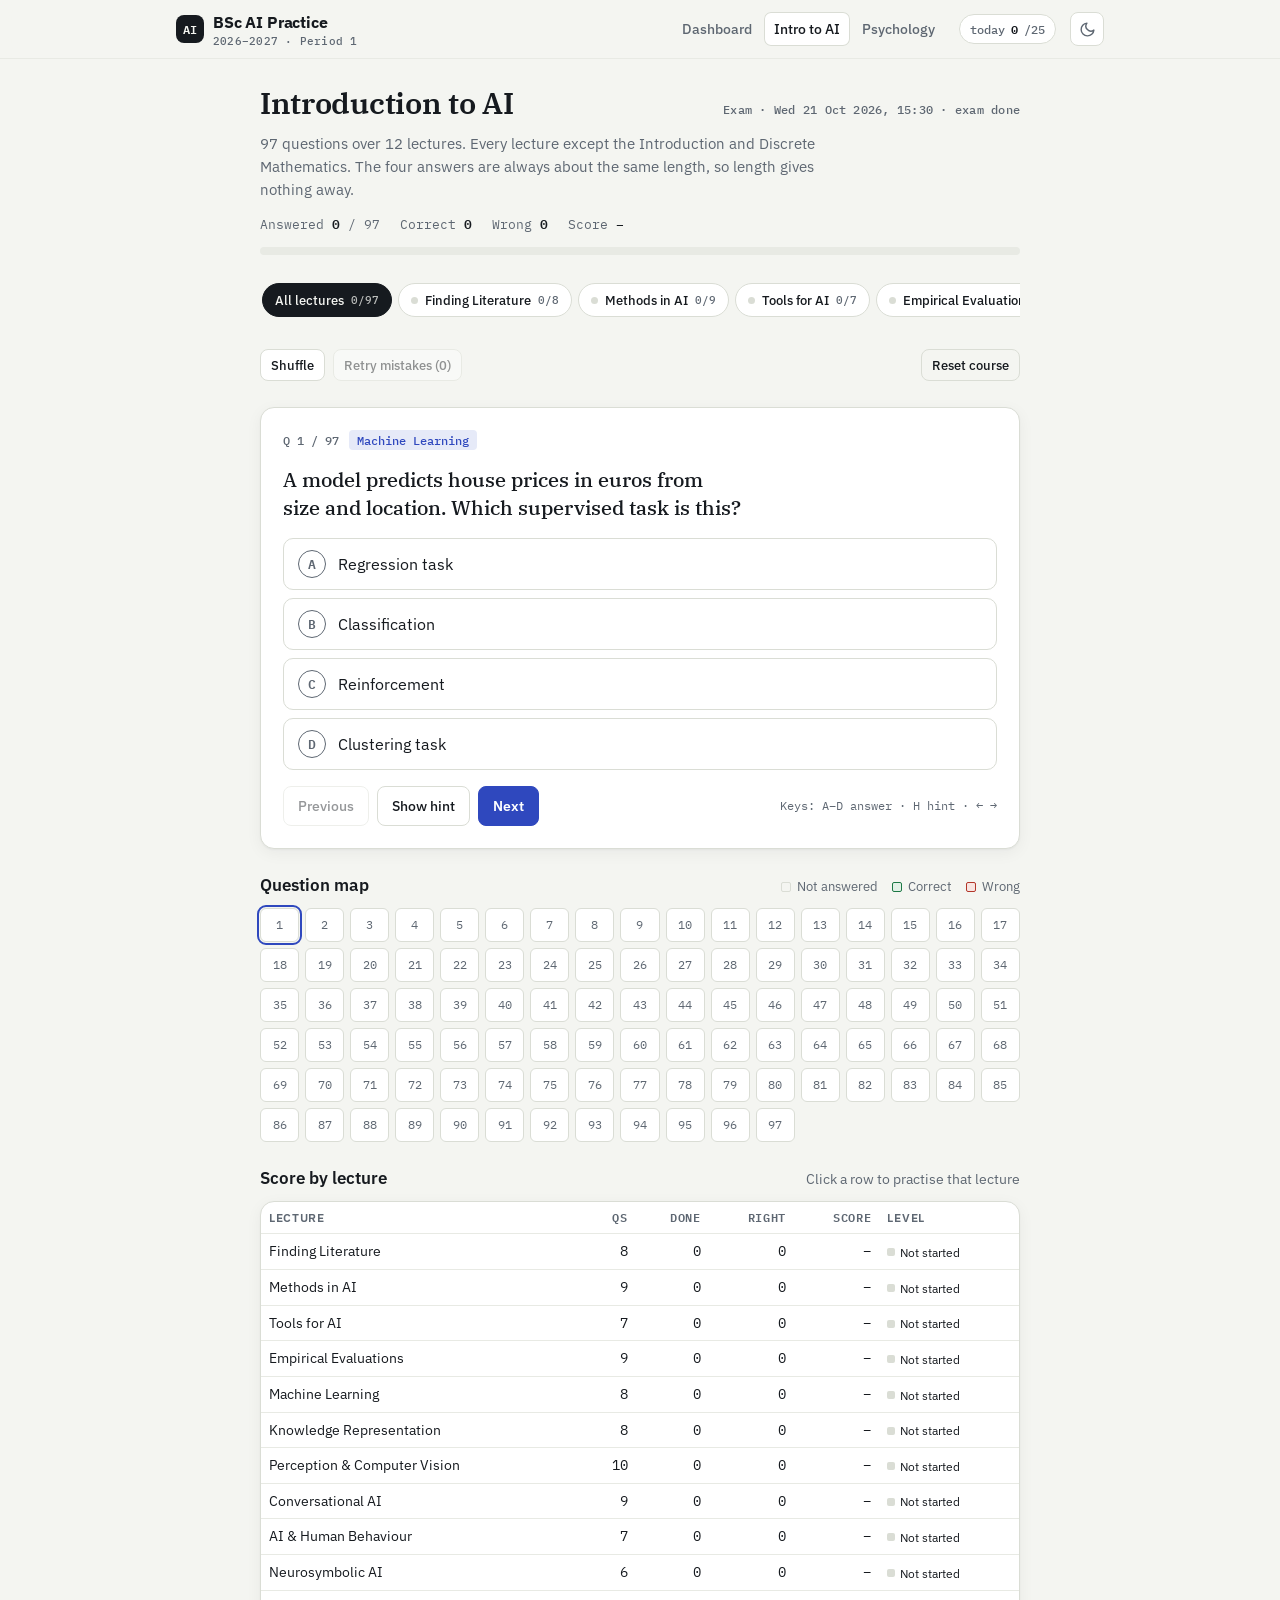
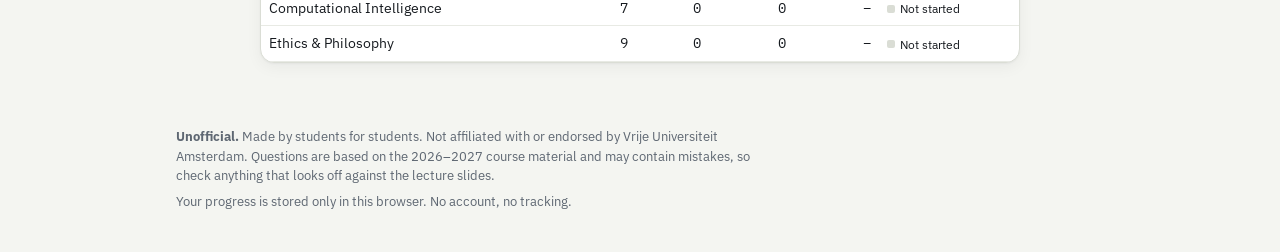
==== intro-ai.html @ 977fabdb "Practice quizzes for BSc AI 2026-2027 Period 1 Intro to AI (97 questions, Introduction and Discrete " ====
<!doctype html>
<html lang="en">
<head>
<meta charset="utf-8">
<meta name="viewport" content="width=device-width,initial-scale=1,viewport-fit=cover">
<title>Intro to AI practice · BSc AI Practice</title>
<meta name="description" content="97 practice questions for the Introduction to AI exam (BSc Artificial Intelligence, VU Amsterdam, 2026–2027 Period 1). Unofficial, made by students.">
<link rel="icon" href="assets/icon.svg" type="image/svg+xml">
<link rel="preconnect" href="https://fonts.googleapis.com">
<link rel="preconnect" href="https://fonts.gstatic.com" crossorigin>
<link rel="stylesheet" href="https://fonts.googleapis.com/css2?family=IBM+Plex+Mono:wght@400;500;600&family=IBM+Plex+Sans:wght@400;500;600;700&family=IBM+Plex+Serif:wght@500;600&display=swap">
<link rel="stylesheet" href="assets/style.css">
<script>try{var s=JSON.parse(localStorage.getItem("bscai-practice.v1")||"{}").settings;if(s&&(s.theme==="dark"||s.theme==="light"))document.documentElement.setAttribute("data-theme",s.theme)}catch(e){}</script>
</head>
<body data-page="ai" data-course="ai" class="c-ai">
<header class="topbar" id="topbar"></header>

<main class="page narrow">
  <header class="qhead">
    <div class="title-row">
      <h1 id="title">Introduction to AI</h1>
      <span class="exam" id="exam"></span>
    </div>
    <p class="sub" id="sub"></p>
    <div class="qstats" id="qstats"></div>
    <div class="pbar" id="bar" role="img"><i class="g"></i><i class="r"></i></div>
  </header>

  <nav class="rail" id="rail" aria-label="Lectures"></nav>

  <div class="controls">
    <button class="btn sm" id="shuffle" type="button">Shuffle</button>
    <button class="btn sm" id="missed" type="button">Retry mistakes</button>
    <span class="spacer"></span>
    <button class="btn sm ghost" id="reset" type="button">Reset course</button>
  </div>

  <div class="done-banner" id="done" hidden>
    <p id="doneText"></p>
    <button class="btn primary" id="doneMissed" type="button">Retry mistakes</button>
    <button class="btn primary" id="doneNext" type="button">Next lecture</button>
  </div>

  <article class="card qcard" id="card" aria-live="polite">
    <div class="qmeta" id="qmeta"></div>
    <h2 class="prompt" id="prompt"></h2>
    <div id="figure" hidden></div>
    <ol class="opts" id="opts"></ol>
    <p class="hintbox" id="hint" hidden></p>
    <div class="feedback" id="feedback" hidden>
      <span class="verdict" id="verdict"></span>
      <p id="explain"></p>
    </div>
    <div class="qnav">
      <button class="btn" id="prev" type="button">Previous</button>
      <button class="btn" id="hintBtn" type="button">Show hint</button>
      <button class="btn primary" id="next" type="button">Next</button>
      <span class="keys"></span>
    </div>
  </article>

  <section class="section">
    <div class="section-h">
      <h2>Question map</h2>
      <div class="legend"><span><i></i>Not answered</span><span><i class="lg"></i>Correct</span><span><i class="lr"></i>Wrong</span></div>
    </div>
    <details class="mapbox" id="mapbox" open><summary>Question map</summary><div class="map" id="map"></div></details>
  </section>

  <section class="section">
    <div class="section-h"><h2>Score by lecture</h2><span class="aside">Click a row to practise that lecture</span></div>
    <div class="card tablewrap"><table class="tbl" id="table"></table></div>
  </section>
</main>

<footer class="foot">
  <p><b>Unofficial.</b> Made by students for students. Not affiliated with or endorsed by Vrije Universiteit Amsterdam. Questions are based on the 2026–2027 course material and may contain mistakes, so check anything that looks off against the lecture slides.</p>
  <p>Your progress is stored only in this browser. No account, no tracking.</p>
</footer>

<script src="data/ai-data.js"></script>
<script src="data/psych-data.js"></script>
<script src="assets/core.js"></script>
<script src="assets/quiz.js"></script>
</body>
</html>
---- assets/style.css ----
/* Shared look for the dashboard and both quiz pages.
   Layout: sticky top bar, one centred column (960px dashboard, 760px quiz). */
:root {
  --bg: #F4F5F1;
  --surface: #FFFFFF;
  --surface-2: #F8F9F6;
  --fg: #161A1F;
  --muted: #5E6772;
  --line: #DADDD5;
  --line-soft: #E8EAE4;
  --accent: #2F48BE;
  --accent-soft: #E6EAF8;
  --on-accent: #FFFFFF;
  --ai: #3048C0;
  --ai-soft: #E6EAF8;
  --psy: #B4531C;
  --psy-soft: #F8E9DF;
  --s3: #2C8A6E;
  --good: #1C7845;
  --good-soft: #E2F1E7;
  --bad: #B3362A;
  --bad-soft: #F8E4E1;
  --hint: #845600;
  --hint-soft: #FAF0DA;
  --gold: #A87700;
  --gold-soft: #FBF1D6;
  --shadow: 0 1px 2px rgba(20, 24, 30, .04), 0 4px 16px rgba(20, 24, 30, .05);
  --f-ui: "IBM Plex Sans", system-ui, -apple-system, "Segoe UI", sans-serif;
  --f-serif: "IBM Plex Serif", Georgia, "Times New Roman", serif;
  --f-mono: "IBM Plex Mono", ui-monospace, "SFMono-Regular", Menlo, monospace;
  color-scheme: light;
}
@media (prefers-color-scheme: dark) {
  :root:not([data-theme="light"]) {
    --bg: #0F1215; --surface: #181C21; --surface-2: #1D2228; --fg: #E8EAED; --muted: #9AA3AD;
    --line: #2C333B; --line-soft: #242A31; --accent: #93A9FF; --accent-soft: #1F2849; --on-accent: #0F1215;
    --ai: #7088EE; --ai-soft: #1F2849; --psy: #D2712F; --psy-soft: #3A2417; --s3: #4FB893;
    --good: #5DC98B; --good-soft: #15301F; --bad: #F08B7F; --bad-soft: #3A1C19;
    --hint: #E7B65B; --hint-soft: #30260F; --gold: #E8B84A; --gold-soft: #33280D;
    --shadow: 0 1px 2px rgba(0, 0, 0, .3);
    color-scheme: dark;
  }
}
:root[data-theme="dark"] {
  --bg: #0F1215; --surface: #181C21; --surface-2: #1D2228; --fg: #E8EAED; --muted: #9AA3AD;
  --line: #2C333B; --line-soft: #242A31; --accent: #93A9FF; --accent-soft: #1F2849; --on-accent: #0F1215;
  --ai: #7088EE; --ai-soft: #1F2849; --psy: #D2712F; --psy-soft: #3A2417; --s3: #4FB893;
  --good: #5DC98B; --good-soft: #15301F; --bad: #F08B7F; --bad-soft: #3A1C19;
  --hint: #E7B65B; --hint-soft: #30260F; --gold: #E8B84A; --gold-soft: #33280D;
  --shadow: 0 1px 2px rgba(0, 0, 0, .3);
  color-scheme: dark;
}

* { box-sizing: border-box; }
[hidden] { display: none !important; }
html { -webkit-text-size-adjust: 100%; }
body {
  margin: 0; background: var(--bg); color: var(--fg);
  font-family: var(--f-ui); font-size: 16px; line-height: 1.5;
}
a { color: var(--accent); text-underline-offset: 2px; }
h1, h2, h3 { margin: 0; text-wrap: balance; line-height: 1.2; }
p { margin: 0; }
button, select, input { font: inherit; color: inherit; }
:focus-visible { outline: 2px solid var(--accent); outline-offset: 2px; }
.sr { position: absolute; width: 1px; height: 1px; overflow: hidden; clip: rect(0 0 0 0); white-space: nowrap; }

/* ---------- Top bar ---------- */
.topbar {
  position: sticky; top: 0; z-index: 20;
  background: color-mix(in srgb, var(--bg) 88%, transparent);
  backdrop-filter: saturate(1.4) blur(10px); -webkit-backdrop-filter: saturate(1.4) blur(10px);
  border-bottom: 1px solid var(--line-soft);
}
.topbar-in {
  max-width: 960px; margin: 0 auto; display: flex; align-items: center; gap: 6px 14px;
  padding: 10px max(16px, env(safe-area-inset-left, 0px)); flex-wrap: wrap;
}
.brand { display: flex; align-items: center; gap: 9px; text-decoration: none; color: var(--fg); font-weight: 700; letter-spacing: -.01em; margin-right: auto; }
.brand-mark {
  width: 28px; height: 28px; border-radius: 8px; display: grid; place-items: center;
  background: var(--fg); color: var(--bg); font: 600 12px var(--f-mono);
}
.brand small { display: block; font: 500 11px var(--f-mono); color: var(--muted); letter-spacing: .02em; }
.navlinks { display: flex; gap: 2px; overflow-x: auto; scrollbar-width: none; }
.navlinks a {
  text-decoration: none; color: var(--muted); font-size: .9rem; font-weight: 500;
  padding: 6px 10px; border-radius: 7px; white-space: nowrap;
}
.navlinks a:hover { color: var(--fg); background: var(--surface); }
.navlinks a[aria-current="page"] { color: var(--fg); background: var(--surface); box-shadow: inset 0 0 0 1px var(--line); }
.today-chip {
  display: flex; align-items: center; gap: 6px; font: 500 12px var(--f-mono); color: var(--muted);
  border: 1px solid var(--line); border-radius: 999px; padding: 4px 10px; background: var(--surface); white-space: nowrap;
  text-decoration: none;
}
.today-chip b { color: var(--fg); font-weight: 600; }
.icon-btn {
  width: 34px; height: 34px; border-radius: 8px; border: 1px solid var(--line); background: var(--surface);
  display: grid; place-items: center; cursor: pointer; padding: 0; color: var(--muted);
}
.icon-btn:hover { color: var(--fg); border-color: var(--muted); }
.icon-btn svg { width: 17px; height: 17px; }

/* ---------- Page ---------- */
.page {
  max-width: 960px; margin: 0 auto;
  padding: 26px max(16px, env(safe-area-inset-right, 0px)) 64px max(16px, env(safe-area-inset-left, 0px));
  display: flex; flex-direction: column; gap: 26px;
}
.page.narrow { max-width: 792px; }
.eyebrow { font: 500 12px var(--f-mono); color: var(--muted); letter-spacing: .04em; text-transform: uppercase; }
.section { display: flex; flex-direction: column; gap: 12px; }
.section-h { display: flex; align-items: baseline; justify-content: space-between; gap: 8px 16px; flex-wrap: wrap; }
.section-h h2 { font-size: 1.05rem; font-weight: 600; }
.section-h .aside { font-size: .85rem; color: var(--muted); }
.card {
  background: var(--surface); border: 1px solid var(--line); border-radius: 14px; box-shadow: var(--shadow);
}
.muted { color: var(--muted); }
.mono { font-family: var(--f-mono); }

/* Buttons */
.btn {
  display: inline-flex; align-items: center; justify-content: center; gap: 6px;
  border: 1px solid var(--line); background: var(--surface); border-radius: 8px;
  padding: 8px 14px; font-size: .9rem; font-weight: 500; cursor: pointer; text-decoration: none; color: var(--fg);
  min-height: 38px;
}
.btn:hover:not(:disabled) { border-color: var(--accent); }
.btn:disabled { opacity: .45; cursor: default; }
.btn.primary { background: var(--accent); border-color: var(--accent); color: var(--on-accent); font-weight: 600; }
.btn.primary:hover:not(:disabled) { filter: brightness(1.08); }
.btn.ghost { background: transparent; }
.btn.warn { border-color: var(--bad); color: var(--bad); }
.btn.sm { padding: 5px 10px; min-height: 32px; font-size: .84rem; }
input[type="text"], select {
  border: 1px solid var(--line); background: var(--surface); border-radius: 8px; padding: 8px 12px; min-height: 38px; font-size: .95rem;
}
input[type="text"]:focus, select:focus { border-color: var(--accent); outline: none; box-shadow: 0 0 0 3px var(--accent-soft); }

/* Progress bar: correct / wrong segments, 2px gap between fills */
.pbar { height: 8px; border-radius: 4px; background: var(--line-soft); display: flex; gap: 2px; overflow: hidden; }
.pbar i { display: block; height: 100%; border-radius: 4px; min-width: 0; }
.pbar i.g { background: var(--good); }
.pbar i.r { background: var(--bad); }
.pbar i.c-ai { background: var(--ai); }
.pbar i.c-psy { background: var(--psy); }

/* Toasts */
.toasts { position: fixed; z-index: 50; left: 50%; transform: translateX(-50%); bottom: max(16px, env(safe-area-inset-bottom, 0px)); display: flex; flex-direction: column; gap: 8px; width: min(420px, calc(100vw - 32px)); pointer-events: none; }
.toast {
  pointer-events: auto; display: flex; gap: 12px; align-items: center; padding: 12px 14px; border-radius: 12px;
  background: var(--fg); color: var(--bg); box-shadow: 0 8px 30px rgba(0, 0, 0, .25); font-size: .92rem;
}
.toast .medal { flex: none; }
.toast b { display: block; }
@media (prefers-reduced-motion: no-preference) {
  .toast { animation: toast-in .28s ease-out; }
  @keyframes toast-in { from { transform: translateY(12px); opacity: 0; } }
}

/* Medal (achievement badge) */
.medal {
  width: 44px; height: 44px; border-radius: 50%; display: grid; place-items: center;
  font: 600 13px var(--f-mono); letter-spacing: -.02em;
  background: var(--gold-soft); color: var(--gold); box-shadow: inset 0 0 0 2px var(--gold);
}
.medal.locked { background: var(--surface-2); color: var(--muted); box-shadow: inset 0 0 0 1.5px var(--line); opacity: .8; }
.toast .medal { background: var(--gold); color: #1A1300; box-shadow: none; }

/* Footer */
.foot {
  max-width: 960px; margin: 0 auto; padding: 0 max(16px, env(safe-area-inset-left, 0px)) 40px;
  font-size: .82rem; color: var(--muted); display: flex; flex-direction: column; gap: 6px;
}
.foot p { max-width: 75ch; }

/* ---------- Dashboard ---------- */
.hero { padding: 22px; display: grid; grid-template-columns: 1fr auto; gap: 18px 24px; align-items: center; }
.hero h1 { font-family: var(--f-serif); font-weight: 600; font-size: clamp(1.6rem, 4.2vw, 2.2rem); letter-spacing: -.01em; }
.hero .lead { color: var(--muted); margin-top: 6px; max-width: 56ch; }
.namebox { display: flex; gap: 8px; flex-wrap: wrap; margin-top: 14px; }
.namebox input { flex: 1 1 200px; max-width: 280px; }
.ring-wrap { display: flex; flex-direction: column; align-items: center; gap: 6px; }
.ring { width: 112px; height: 112px; position: relative; }
.ring svg { width: 100%; height: 100%; transform: rotate(-90deg); }
.ring .track { stroke: var(--line-soft); }
.ring .val { stroke: var(--good); stroke-linecap: round; }
.ring-label { position: absolute; inset: 0; display: grid; place-content: center; text-align: center; }
.ring-label b { font-size: 1.6rem; font-weight: 600; line-height: 1; }
.ring-label span { font-size: .75rem; color: var(--muted); }
.goal-row { display: flex; align-items: center; gap: 6px; font-size: .8rem; color: var(--muted); }
.goal-row select { min-height: 30px; padding: 3px 8px; font-size: .8rem; }
.exam-row { display: flex; flex-wrap: wrap; gap: 8px; margin-top: 14px; }
.exam-pill { display: inline-flex; align-items: baseline; gap: 8px; font-size: .84rem; padding: 5px 12px; border-radius: 14px; background: var(--surface-2); border: 1px solid var(--line); }
.exam-pill .cdot { transform: translateY(-1px); }
.exam-pill .dot { width: 8px; height: 8px; border-radius: 50%; }
.exam-pill.soon { border-color: var(--bad); background: var(--bad-soft); }
.exam-pill b { font-weight: 600; }

.sugs { display: flex; flex-direction: column; }
.sug { display: grid; grid-template-columns: 128px 1fr auto; gap: 4px 14px; align-items: center; padding: 14px 16px; border-top: 1px solid var(--line-soft); }
.sug .tag { justify-self: start; }
.sug:first-child { border-top: 0; }
.sug .tag { font: 600 11px var(--f-mono); text-transform: uppercase; letter-spacing: .05em; padding: 3px 7px; border-radius: 5px; white-space: nowrap; }
.tag.t-urgent { background: var(--bad-soft); color: var(--bad); }
.tag.t-weak { background: var(--hint-soft); color: var(--hint); }
.tag.t-retry { background: var(--bad-soft); color: var(--bad); }
.tag.t-continue { background: var(--accent-soft); color: var(--accent); }
.tag.t-new { background: var(--surface-2); color: var(--muted); box-shadow: inset 0 0 0 1px var(--line); }
.tag.t-done { background: var(--good-soft); color: var(--good); }
.sug-title { font-weight: 600; }
.sug-detail { color: var(--muted); font-size: .88rem; }
.sug-course { display: inline-flex; align-items: center; gap: 6px; font-size: .78rem; color: var(--muted); }
.cdot { width: 8px; height: 8px; border-radius: 2px; display: inline-block; flex: none; }
.cdot.ai { background: var(--ai); } .cdot.psy { background: var(--psy); }

.courses { display: grid; grid-template-columns: repeat(auto-fit, minmax(300px, 1fr)); gap: 16px; }
.course { padding: 20px; display: flex; flex-direction: column; gap: 14px; position: relative; overflow: hidden; }
.course::before { content: ""; position: absolute; inset: 0 auto 0 0; width: 4px; }
.course.ai::before { background: var(--ai); } .course.psy::before { background: var(--psy); }
.course h3 { font-family: var(--f-serif); font-size: 1.25rem; font-weight: 600; }
.course .meta { display: flex; flex-wrap: wrap; gap: 4px 14px; font-size: .84rem; color: var(--muted); }
.course .nums { display: flex; gap: 22px; flex-wrap: wrap; }
.course .nums div { display: flex; flex-direction: column; }
.course .nums b { font-size: 1.35rem; font-weight: 600; line-height: 1.2; }
.course .nums span { font-size: .78rem; color: var(--muted); }
.course .actions { display: flex; gap: 8px; flex-wrap: wrap; }
.strip { display: grid; gap: 3px; }
.strip button {
  height: 22px; border: 0; border-radius: 4px; padding: 0; cursor: pointer; position: relative;
  background: var(--line-soft);
}
.strip button.l-weak { background: var(--bad); }
.strip button.l-progress { background: var(--hint); }
.strip button.l-strong { background: var(--good); opacity: .7; }
.strip button.l-mastered { background: var(--good); }
.strip-legend { display: flex; flex-wrap: wrap; gap: 4px 12px; font-size: .75rem; color: var(--muted); }
.strip-legend i { display: inline-block; width: 9px; height: 9px; border-radius: 2px; margin-right: 5px; vertical-align: -1px; }
.tip {
  position: fixed; z-index: 60; pointer-events: none; background: var(--fg); color: var(--bg);
  font-size: .8rem; padding: 6px 9px; border-radius: 6px; max-width: 260px; box-shadow: 0 6px 20px rgba(0, 0, 0, .2);
}
.tip b { display: block; }
details.topics > summary { cursor: pointer; font-size: .86rem; color: var(--accent); font-weight: 500; list-style: none; }
details.topics > summary::-webkit-details-marker { display: none; }
details.topics > summary::before { content: "▸ "; }
details.topics[open] > summary::before { content: "▾ "; }

.tbl { width: 100%; border-collapse: collapse; font-size: .86rem; }
.tbl th, .tbl td { text-align: left; padding: 7px 8px; border-bottom: 1px solid var(--line-soft); vertical-align: middle; }
.tbl th { font-size: .72rem; text-transform: uppercase; letter-spacing: .06em; color: var(--muted); font-weight: 600; }
.tbl td.n, .tbl th.n { text-align: right; font-family: var(--f-mono); font-variant-numeric: tabular-nums; white-space: nowrap; }
.tbl tr.click { cursor: pointer; }
.tbl tr.click:hover td { background: var(--surface-2); }
.lvl { display: inline-flex; align-items: center; gap: 5px; font-size: .78rem; white-space: nowrap; }
.lvl i { width: 8px; height: 8px; border-radius: 2px; display: inline-block; background: var(--line); }
.lvl.l-weak i { background: var(--bad); } .lvl.l-progress i { background: var(--hint); }
.lvl.l-strong i { background: var(--good); opacity: .7; } .lvl.l-mastered i { background: var(--good); }
.lvl.l-weak { color: var(--bad); }
.tablewrap { overflow-x: auto; }

.stats { display: grid; grid-template-columns: repeat(auto-fit, minmax(150px, 1fr)); gap: 12px; }
.stat { padding: 16px; display: flex; flex-direction: column; gap: 2px; }
.stat span { font-size: .8rem; color: var(--muted); }
.stat b { font-size: 1.7rem; font-weight: 600; line-height: 1.15; letter-spacing: -.01em; }
.stat small { font-size: .78rem; color: var(--muted); }

.activity { padding: 16px 16px 10px; }
.act-bars { display: grid; grid-template-columns: repeat(14, 1fr); gap: 4px; align-items: end; height: 96px; }
.act-bars button { all: unset; height: 100%; display: flex; align-items: flex-end; cursor: default; }
.act-bars button span { display: block; width: 100%; background: var(--accent); border-radius: 4px 4px 0 0; min-height: 0; }
.act-bars button.zero span { background: var(--line-soft); height: 3px !important; border-radius: 2px; }
.act-bars button:focus-visible { outline: 2px solid var(--accent); outline-offset: 2px; border-radius: 4px; }
.act-axis { display: grid; grid-template-columns: repeat(14, 1fr); gap: 4px; margin-top: 6px; font: 500 10px var(--f-mono); color: var(--muted); text-align: center; }
.act-base { height: 1px; background: var(--line); }

.badges { display: grid; grid-template-columns: repeat(auto-fill, minmax(200px, 1fr)); gap: 10px; }
.badge { display: flex; gap: 12px; align-items: center; padding: 12px; }
.badge .medal { flex: none; }
.badge b { display: block; font-size: .92rem; }
.badge div > span { font-size: .8rem; color: var(--muted); display: block; line-height: 1.35; }
.badge.locked b { color: var(--muted); }

.datarow { padding: 16px; display: flex; flex-wrap: wrap; gap: 10px 16px; align-items: center; }
.datarow p { flex: 1 1 280px; font-size: .88rem; color: var(--muted); }
.datarow .btns { display: flex; gap: 8px; flex-wrap: wrap; }

@media (max-width: 600px) {
  .navlinks { order: 3; width: 100%; }
  .hero { grid-template-columns: 1fr; padding: 18px; }
  .ring-wrap { flex-direction: row; justify-content: flex-start; gap: 14px; }
  .ring { width: 96px; height: 96px; }
  .ring-label b { font-size: 1.3rem; }
  .ring-label span { font-size: .68rem; }
  .sug { grid-template-columns: 1fr auto; }
  .sug .tag { grid-column: 1 / -1; justify-self: start; }
  .brand small { display: none; }
}

/* ---------- Quiz ---------- */
.qhead { display: flex; flex-direction: column; gap: 12px; }
.qhead .title-row { display: flex; flex-wrap: wrap; align-items: baseline; justify-content: space-between; gap: 6px 16px; }
.qhead h1 { font-family: var(--f-serif); font-size: clamp(1.45rem, 4vw, 1.9rem); font-weight: 600; letter-spacing: -.01em; }
.qhead .exam { font: 500 12px var(--f-mono); color: var(--muted); letter-spacing: .02em; }
.qhead .sub { color: var(--muted); font-size: .94rem; max-width: 64ch; }
.qstats { display: flex; flex-wrap: wrap; gap: 6px 20px; font: 400 .84rem var(--f-mono); font-variant-numeric: tabular-nums; color: var(--muted); }
.qstats b { color: var(--fg); font-weight: 600; }
.rail { display: flex; gap: 6px; overflow-x: auto; padding: 2px 2px 6px; scrollbar-width: thin; }
.chip {
  flex: 0 0 auto; border: 1px solid var(--line); background: var(--surface); border-radius: 999px;
  padding: 6px 12px; font-size: .84rem; font-weight: 500; cursor: pointer; display: flex; gap: 7px; align-items: center; white-space: nowrap;
}
.chip small { font: 500 11px var(--f-mono); color: var(--muted); }
.chip .lv { width: 7px; height: 7px; border-radius: 50%; background: var(--line); }
.chip .lv.l-weak { background: var(--bad); } .chip .lv.l-progress { background: var(--hint); }
.chip .lv.l-strong, .chip .lv.l-mastered { background: var(--good); }
.chip[aria-pressed="true"] { background: var(--fg); border-color: var(--fg); color: var(--bg); }
.chip[aria-pressed="true"] small { color: var(--bg); opacity: .75; }
.controls { display: flex; flex-wrap: wrap; gap: 8px; align-items: center; }
.controls .spacer { flex: 1; }
.done-banner { background: var(--accent-soft); border-radius: 12px; padding: 14px 16px; display: flex; flex-wrap: wrap; gap: 10px 16px; align-items: center; }
.done-banner p { flex: 1 1 260px; }
.qcard { padding: 22px; display: flex; flex-direction: column; gap: 16px; }
.qmeta { display: flex; flex-wrap: wrap; gap: 6px 10px; align-items: center; font: 500 .78rem var(--f-mono); color: var(--muted); }
.qmeta .topic { padding: 2px 8px; border-radius: 4px; }
.c-ai .qmeta .topic { background: var(--ai-soft); color: var(--accent); }
.c-psy .qmeta .topic { background: var(--psy-soft); color: var(--psy); }
.qmeta .flag { color: var(--bad); }
.prompt { font-family: var(--f-serif); font-size: 1.22rem; font-weight: 500; line-height: 1.42; }
.opts { list-style: none; margin: 0; padding: 0; display: flex; flex-direction: column; gap: 8px; }
.opt {
  width: 100%; display: flex; align-items: center; gap: 12px; text-align: left;
  border: 1px solid var(--line); background: var(--surface); border-radius: 10px;
  padding: 11px 14px; cursor: pointer; min-width: 0; font-size: .98rem; line-height: 1.45;
}
.opt:hover:not(:disabled) { border-color: var(--accent); background: var(--accent-soft); }
.opt:disabled { cursor: default; }
.bubble {
  flex: none; width: 28px; height: 28px; border-radius: 50%; border: 1.5px solid var(--muted);
  display: grid; place-items: center; font: 600 .8rem var(--f-mono); color: var(--muted);
}
.opt .txt { min-width: 0; }
.opt.correct { border-color: var(--good); background: var(--good-soft); }
.opt.correct .bubble { background: var(--good); border-color: var(--good); color: var(--surface); }
.opt.wrong { border-color: var(--bad); background: var(--bad-soft); }
.opt.wrong .bubble { background: var(--bad); border-color: var(--bad); color: var(--surface); }
.opt.dim { opacity: .6; }
.hintbox { background: var(--hint-soft); color: var(--hint); border-radius: 8px; padding: 9px 12px; font-size: .92rem; }
.feedback { border-left: 3px solid var(--line); padding: 4px 0 4px 14px; display: flex; flex-direction: column; gap: 4px; }
.feedback.ok { border-color: var(--good); }
.feedback.no { border-color: var(--bad); }
.verdict { font-weight: 700; }
.feedback.ok .verdict { color: var(--good); }
.feedback.no .verdict { color: var(--bad); }
.qnav { display: flex; flex-wrap: wrap; gap: 8px; align-items: center; }
.keys { font: 400 .74rem var(--f-mono); color: var(--muted); margin-left: auto; }
.map { display: grid; grid-template-columns: repeat(auto-fill, minmax(38px, 1fr)); gap: 6px; }
.cell {
  height: 34px; border: 1px solid var(--line); background: var(--surface); border-radius: 6px;
  font: 400 .76rem var(--f-mono); font-variant-numeric: tabular-nums; cursor: pointer; padding: 0; color: var(--muted);
}
.cell.ok { background: var(--good-soft); border-color: var(--good); color: var(--good); }
.cell.no { background: var(--bad-soft); border-color: var(--bad); color: var(--bad); }
.cell.cur { outline: 2px solid var(--accent); outline-offset: 1px; }
.legend { display: flex; flex-wrap: wrap; gap: 14px; font-size: .8rem; color: var(--muted); }
.legend i { display: inline-block; width: 10px; height: 10px; border-radius: 2px; margin-right: 6px; vertical-align: -1px; border: 1px solid var(--line); }
.legend .lg { background: var(--good-soft); border-color: var(--good); }
.legend .lr { background: var(--bad-soft); border-color: var(--bad); }
details.mapbox > summary { cursor: pointer; font-size: .88rem; color: var(--accent); font-weight: 500; }

/* Psychology figures (SVG charts and tables) */
.fig { border: 1px solid var(--line); border-radius: 10px; padding: 10px; overflow-x: auto; background: var(--surface-2); }
.fig svg { display: block; width: 100%; max-width: 560px; height: auto; margin: 0 auto; }
.fig table { border-collapse: collapse; margin: 0 auto; font-variant-numeric: tabular-nums; font-size: 14px; }
.fig th, .fig td { border: 1px solid var(--line); padding: 6px 12px; text-align: center; }
.fig th { background: var(--accent-soft); font-weight: 600; }
.fig .cap { font-size: 12px; color: var(--muted); text-align: center; margin-top: 6px; }
.ax { stroke: var(--muted); stroke-width: 1.2; fill: none; }
.gridl { stroke: var(--line); stroke-width: 1; fill: none; }
.lbl { fill: var(--muted); font: 12px var(--f-ui); }
.lbl-s { fill: var(--muted); font: 11px var(--f-mono); }
.ink { fill: var(--fg); font: 12px var(--f-ui); }
.pt { fill: var(--accent); fill-opacity: .8; stroke: none; }
.pt-faint { fill: var(--muted); fill-opacity: .25; stroke: none; }
.pt-out { fill: var(--psy); stroke: none; }
.sA { stroke: var(--accent); fill: none; stroke-width: 2.4; }
.sB { stroke: var(--psy); fill: none; stroke-width: 2.4; stroke-dasharray: 7 5; }
.sC { stroke: var(--s3); fill: none; stroke-width: 2.4; stroke-dasharray: 2 4; }
.fA { fill: var(--accent); } .fB { fill: var(--psy); } .fC { fill: var(--s3); }
.phase { stroke: var(--muted); stroke-width: 1.2; stroke-dasharray: 4 4; fill: none; }
.shade { fill: var(--accent); fill-opacity: .15; stroke: none; }
.barA { fill: var(--accent); } .barB { fill: var(--psy); } .barC { fill: var(--s3); }

@media (max-width: 520px) {
  .qcard { padding: 16px; }
  .prompt { font-size: 1.08rem; }
  .keys { display: none; }
}
@media (prefers-reduced-motion: no-preference) {
  .opt, .cell, .btn, .chip, .navlinks a { transition: border-color .12s, background-color .12s, color .12s; }
  .pbar i, .act-bars span { transition: width .3s ease, height .3s ease; }
}
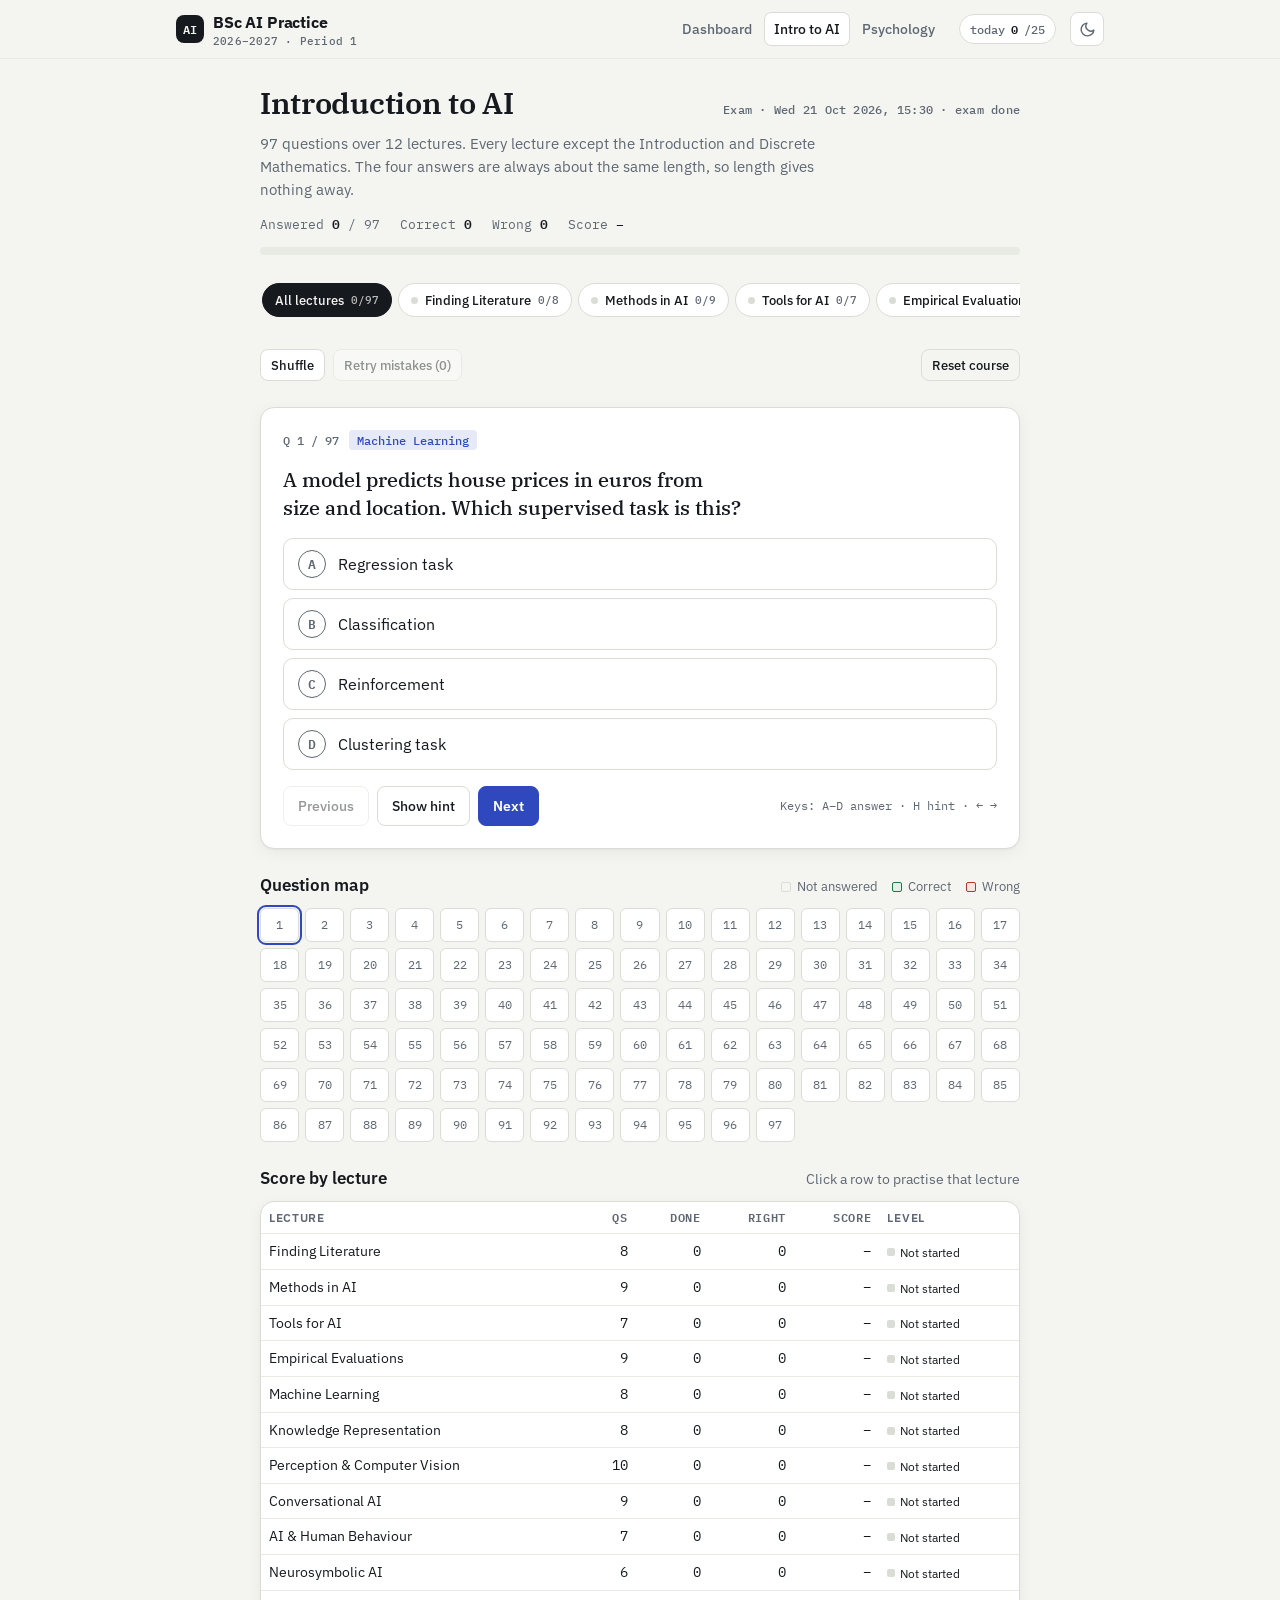
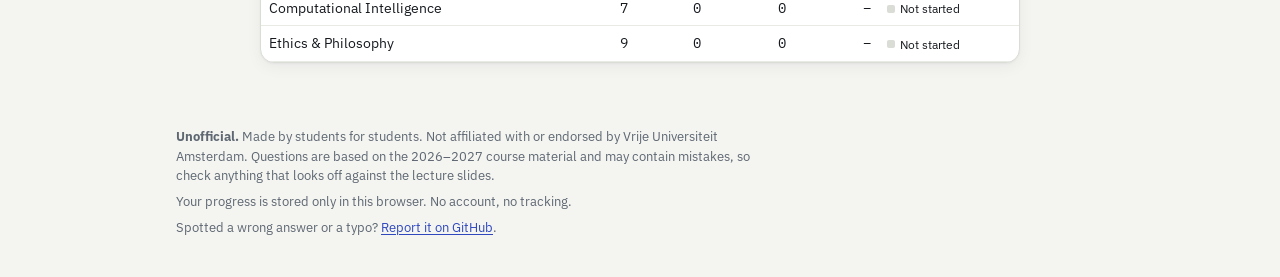
==== commit 62912319: "Add link for reporting mistakes Co-Authored-By: Claude Opus 5.5 <noreply@anthropic.com>" ====
--- a/intro-ai.html
+++ b/intro-ai.html
@@ -76,6 +76,7 @@
 <footer class="foot">
   <p><b>Unofficial.</b> Made by students for students. Not affiliated with or endorsed by Vrije Universiteit Amsterdam. Questions are based on the 2026–2027 course material and may contain mistakes, so check anything that looks off against the lecture slides.</p>
   <p>Your progress is stored only in this browser. No account, no tracking.</p>
+  <p>Spotted a wrong answer or a typo? <a href="https://github.com/youngpietro/bsc-ai-practice/issues/new" target="_blank" rel="noopener">Report it on GitHub</a>.</p>
 </footer>
 
 <script src="data/ai-data.js"></script>
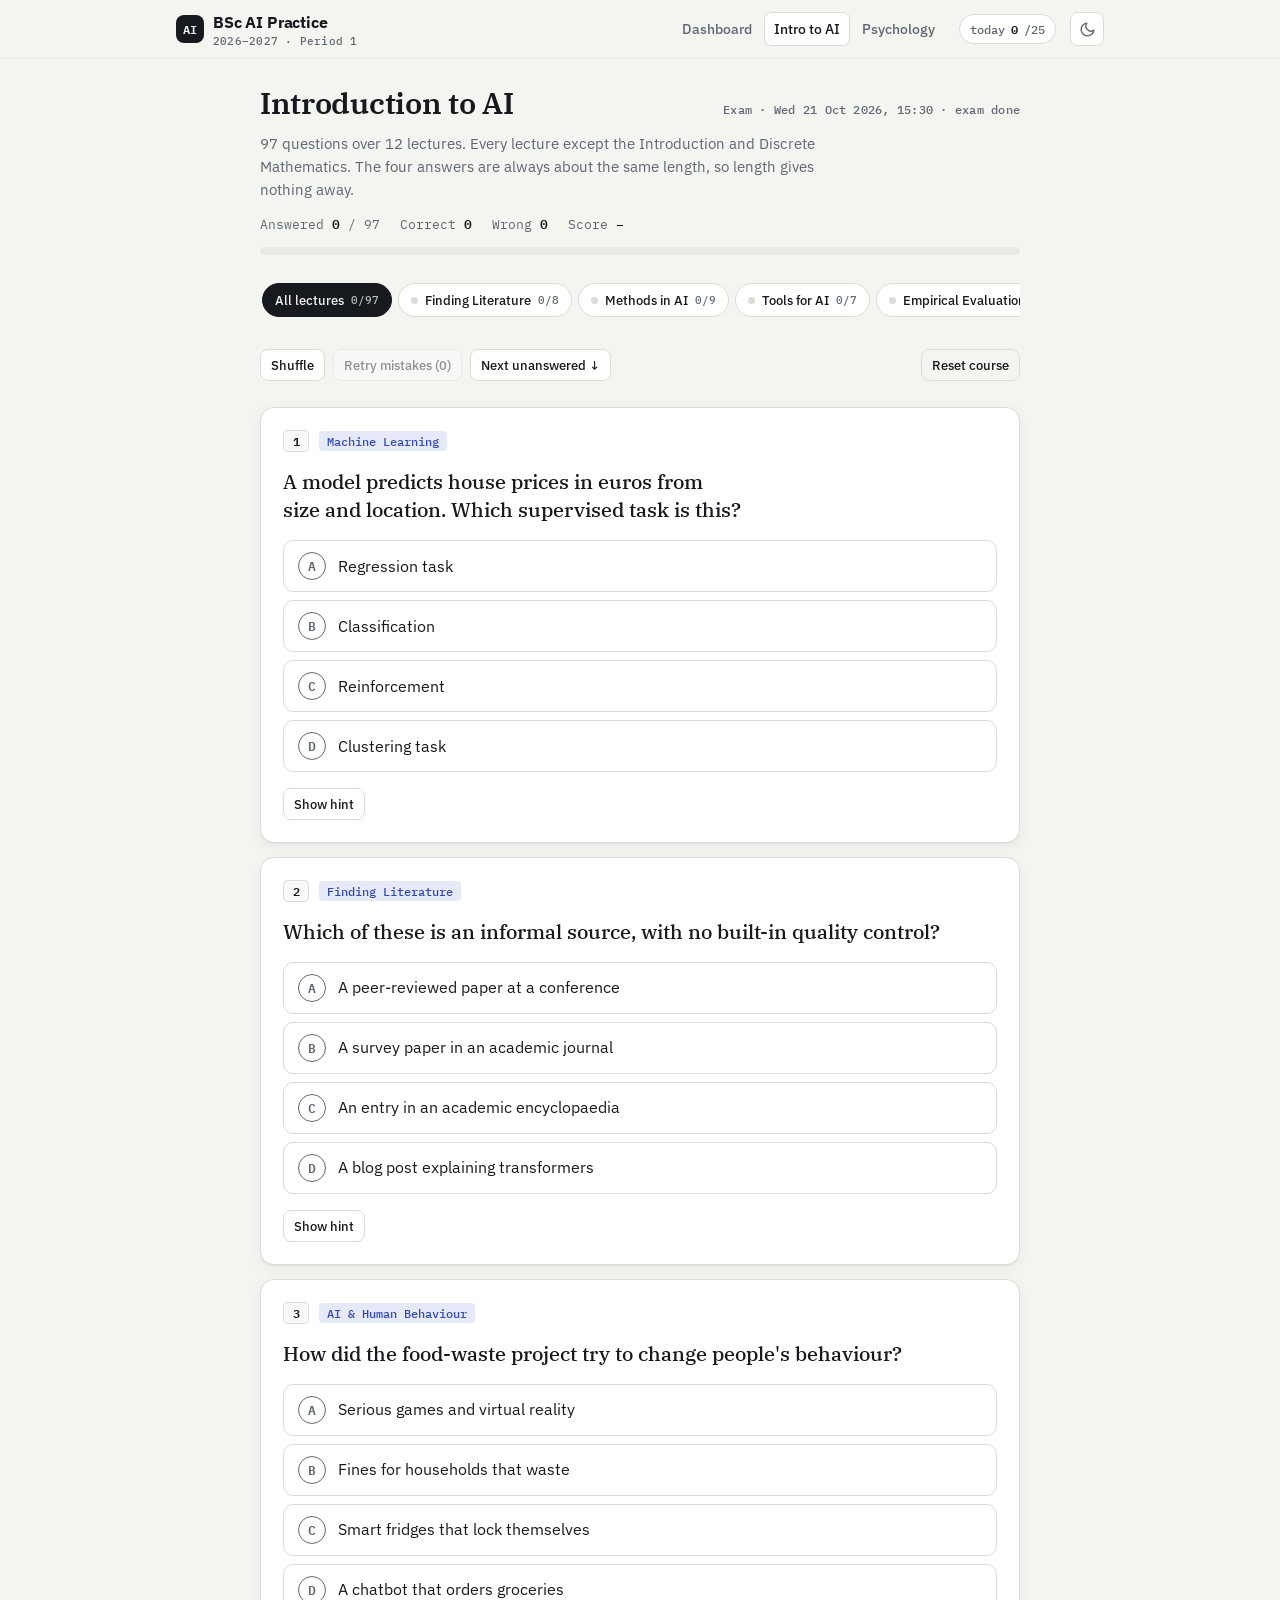
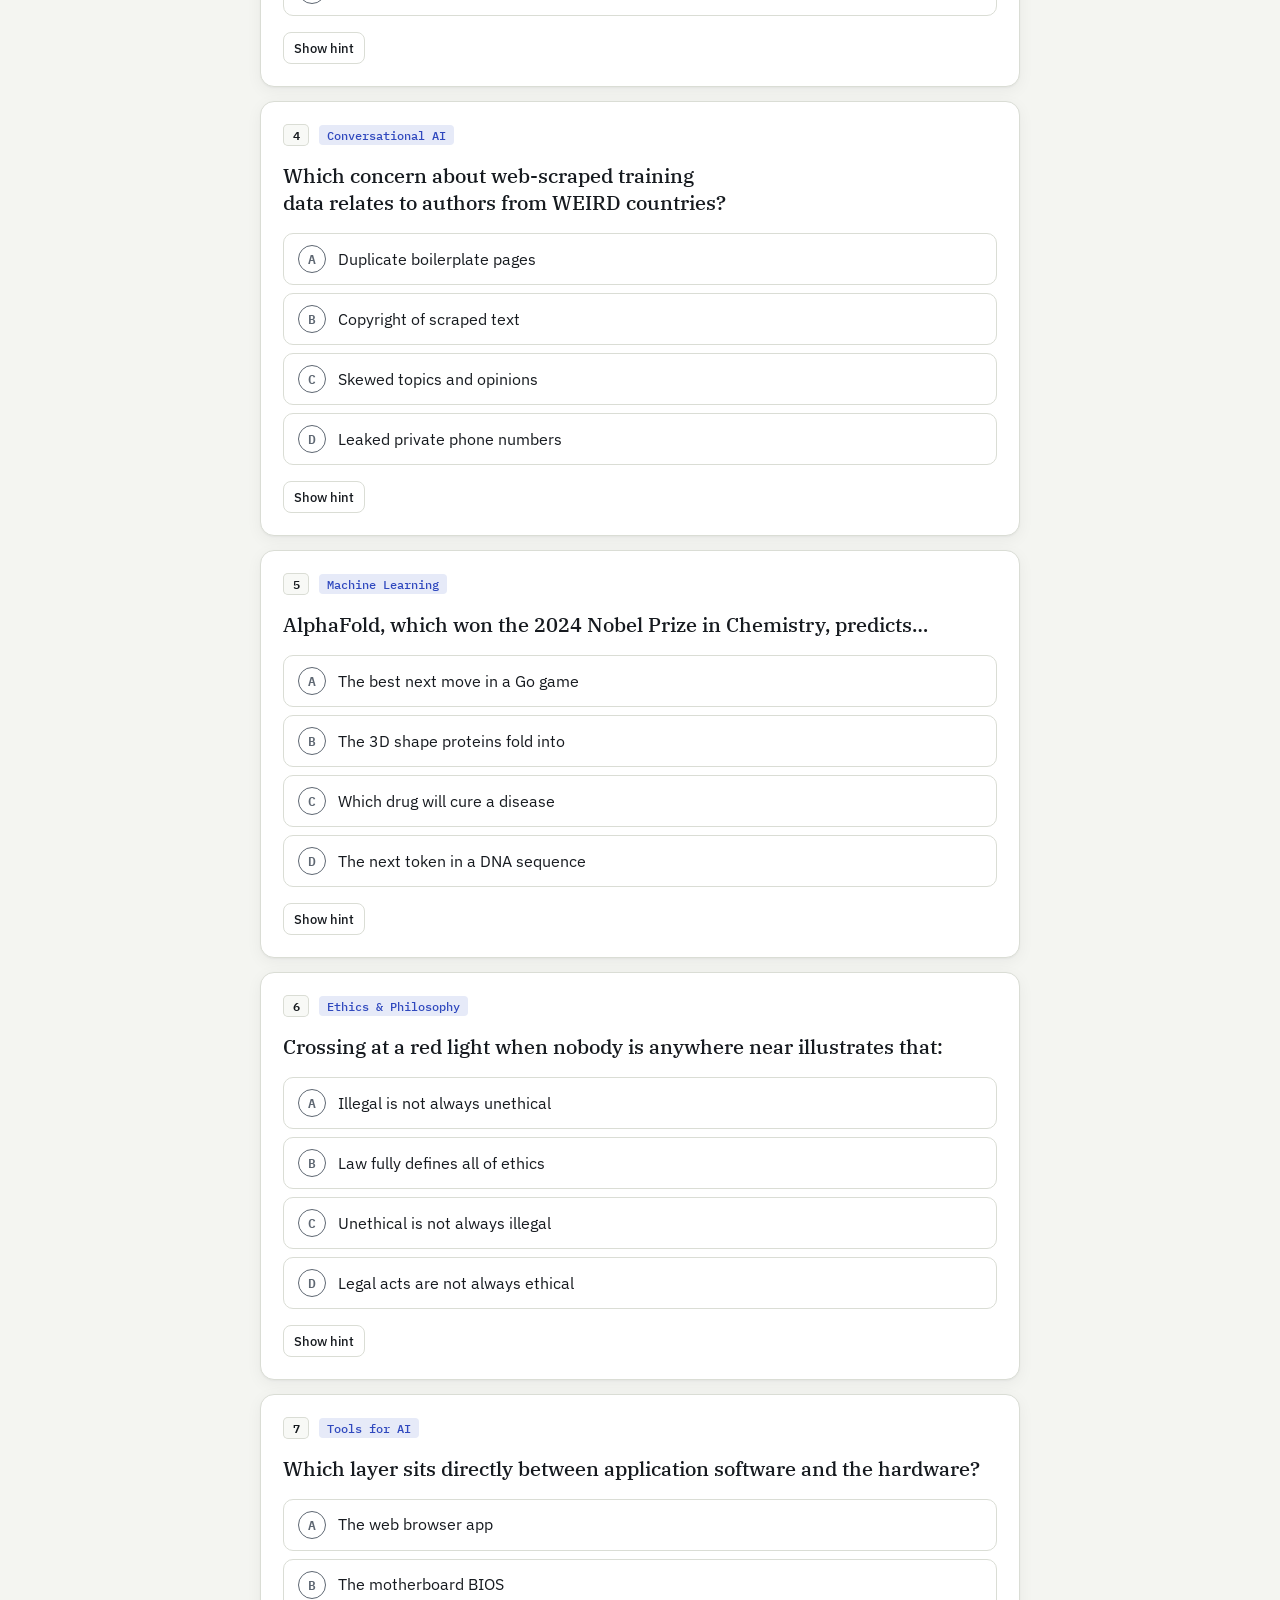
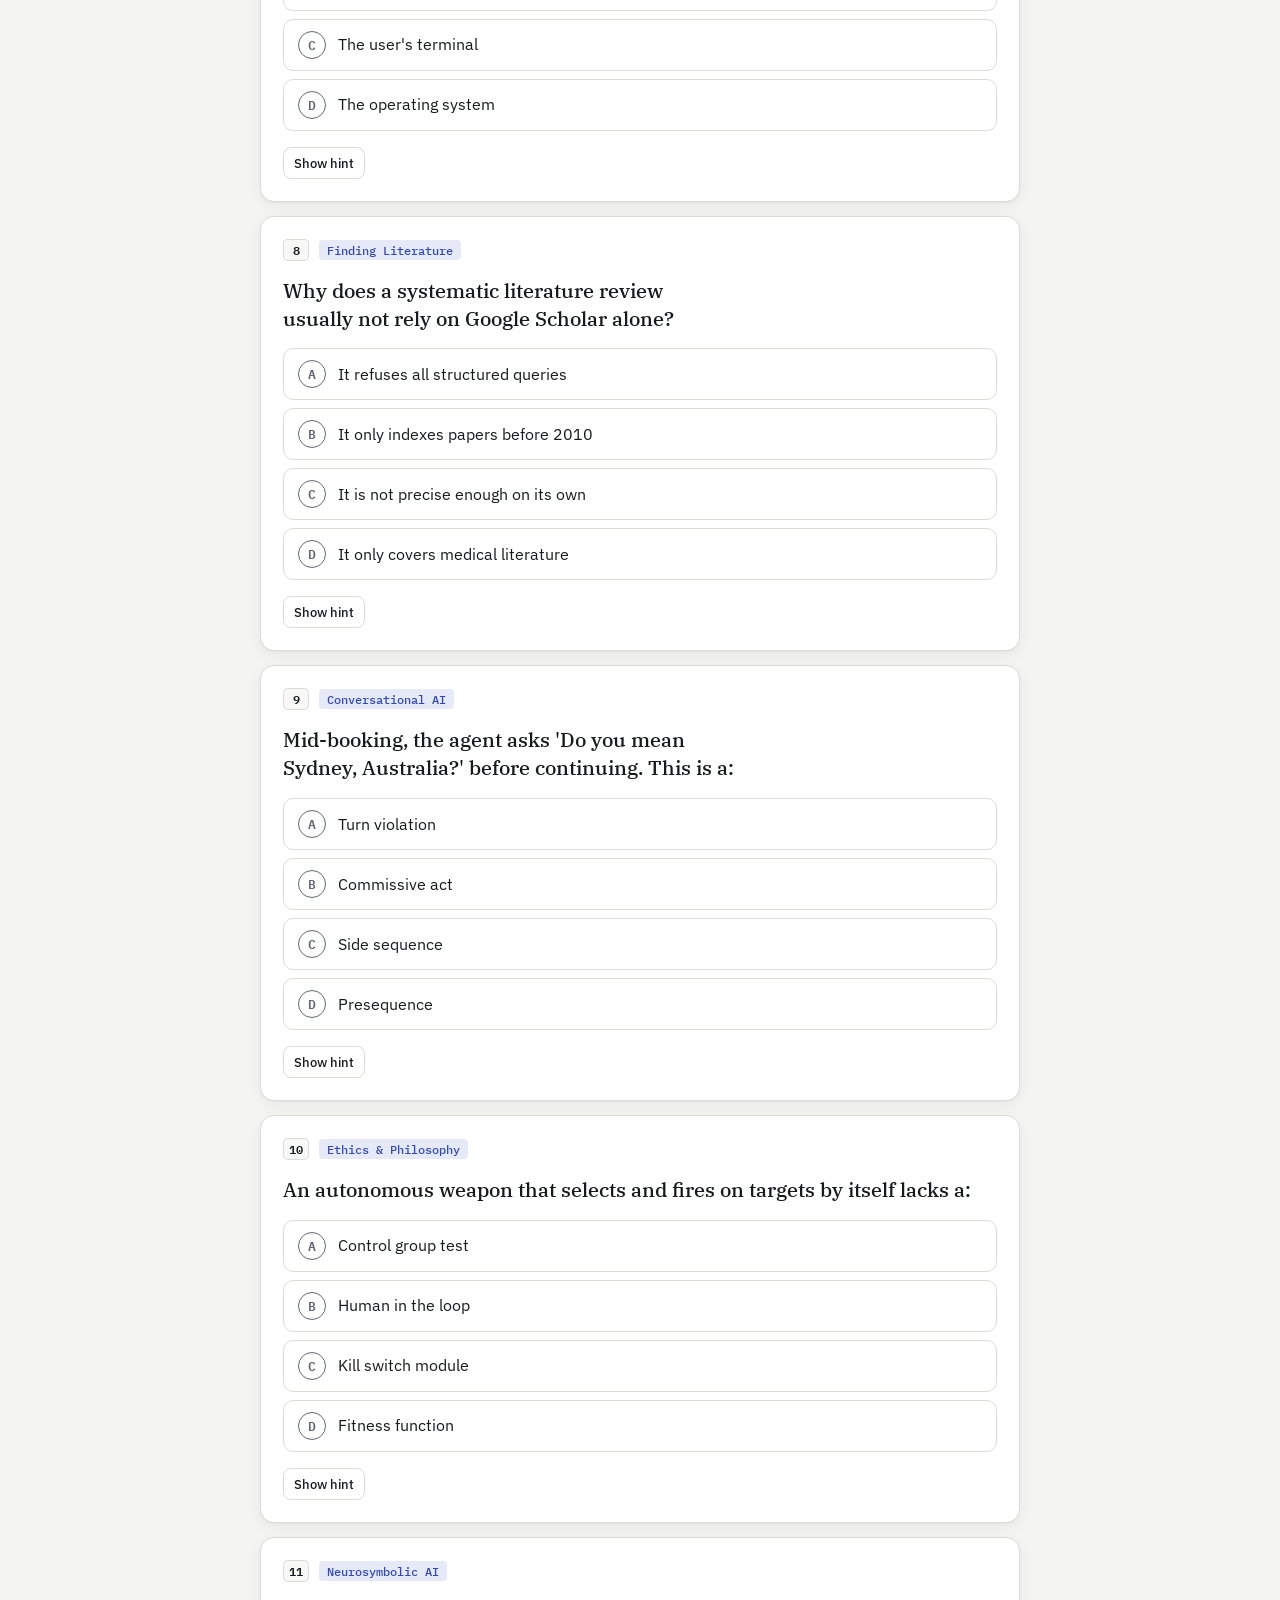
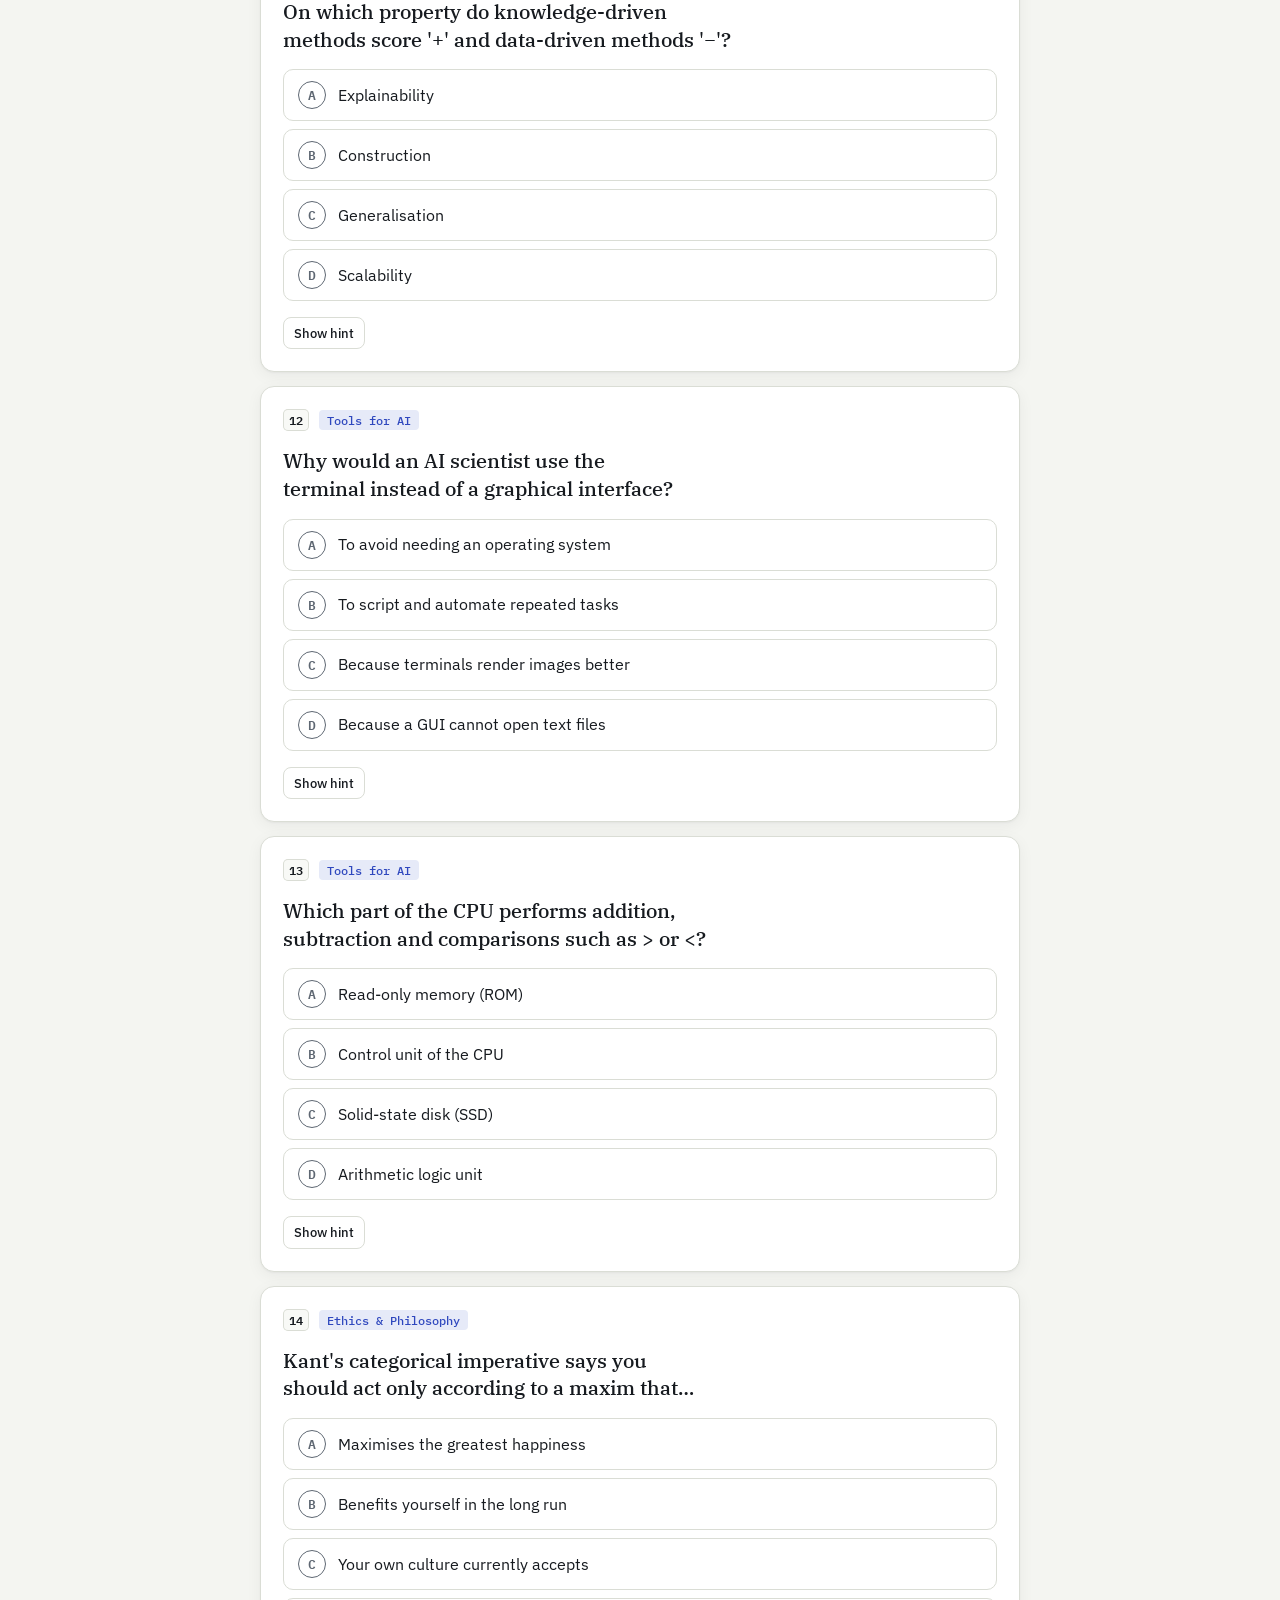
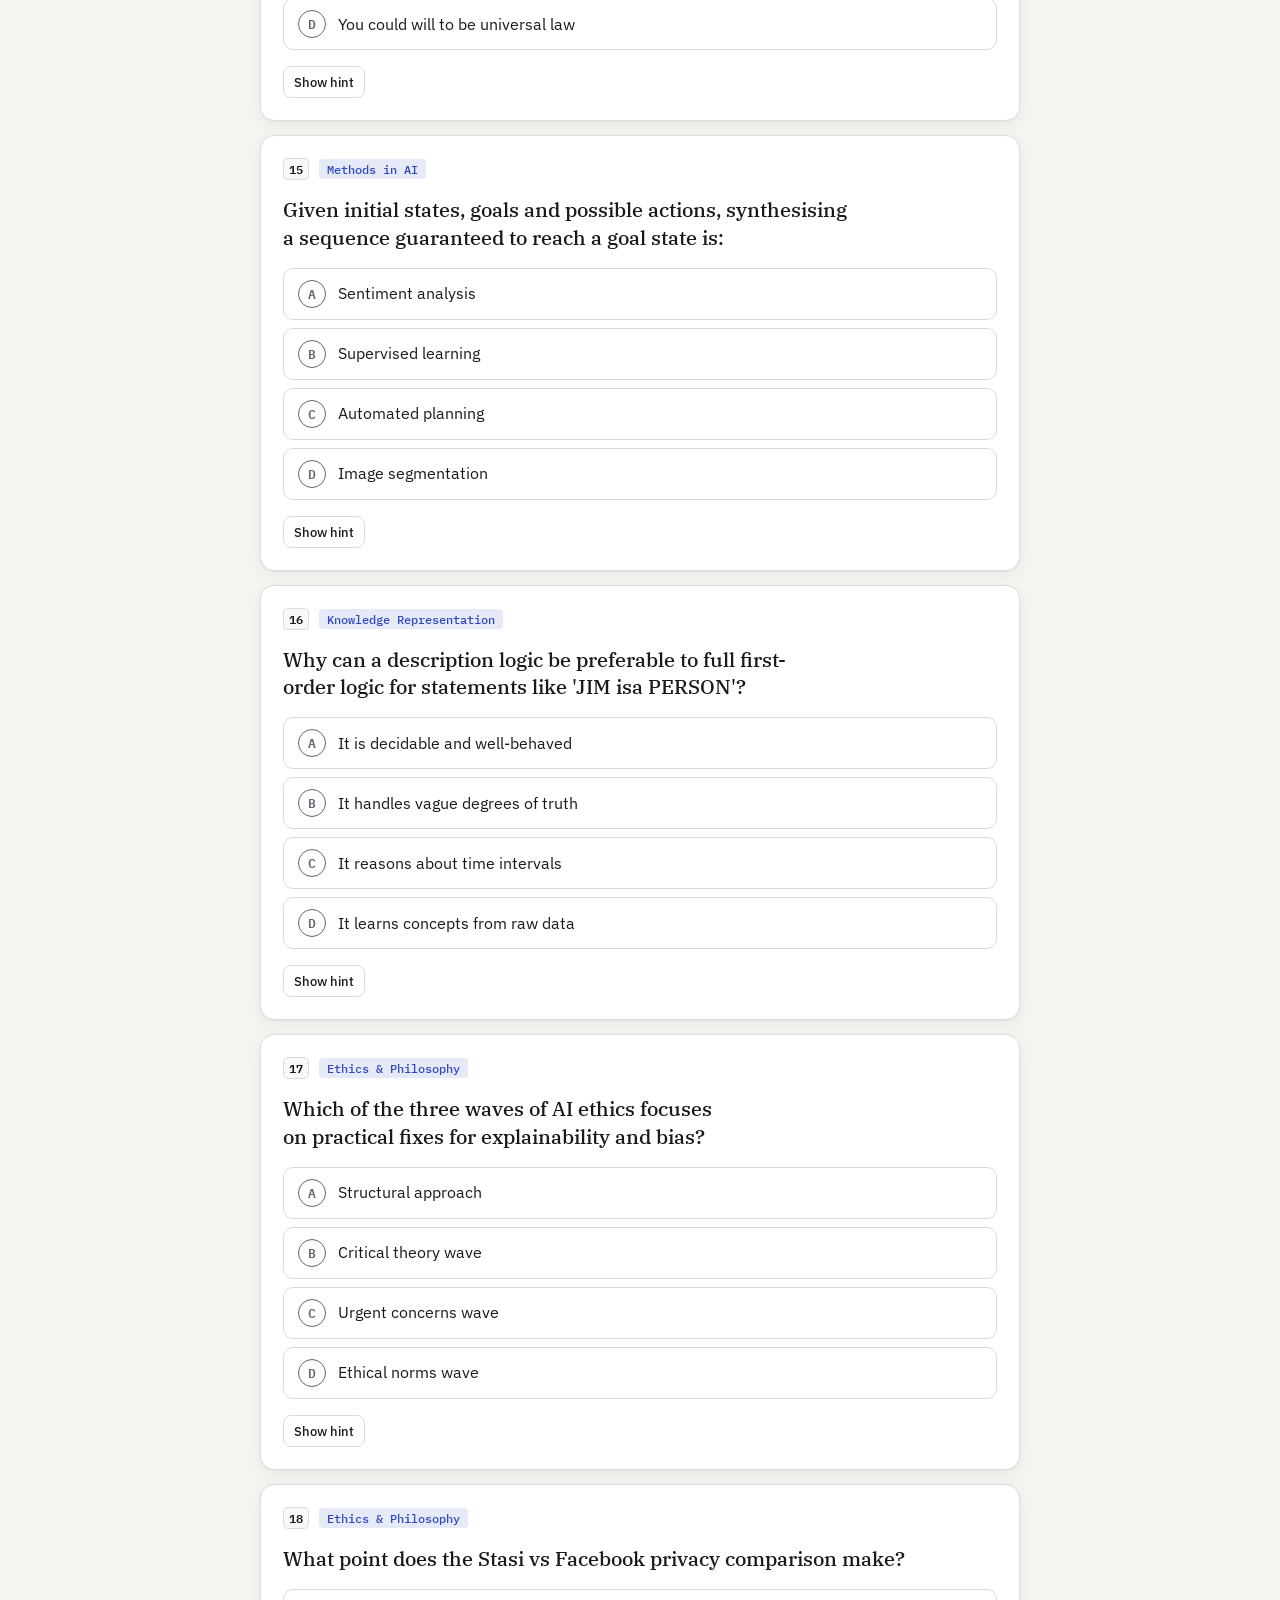
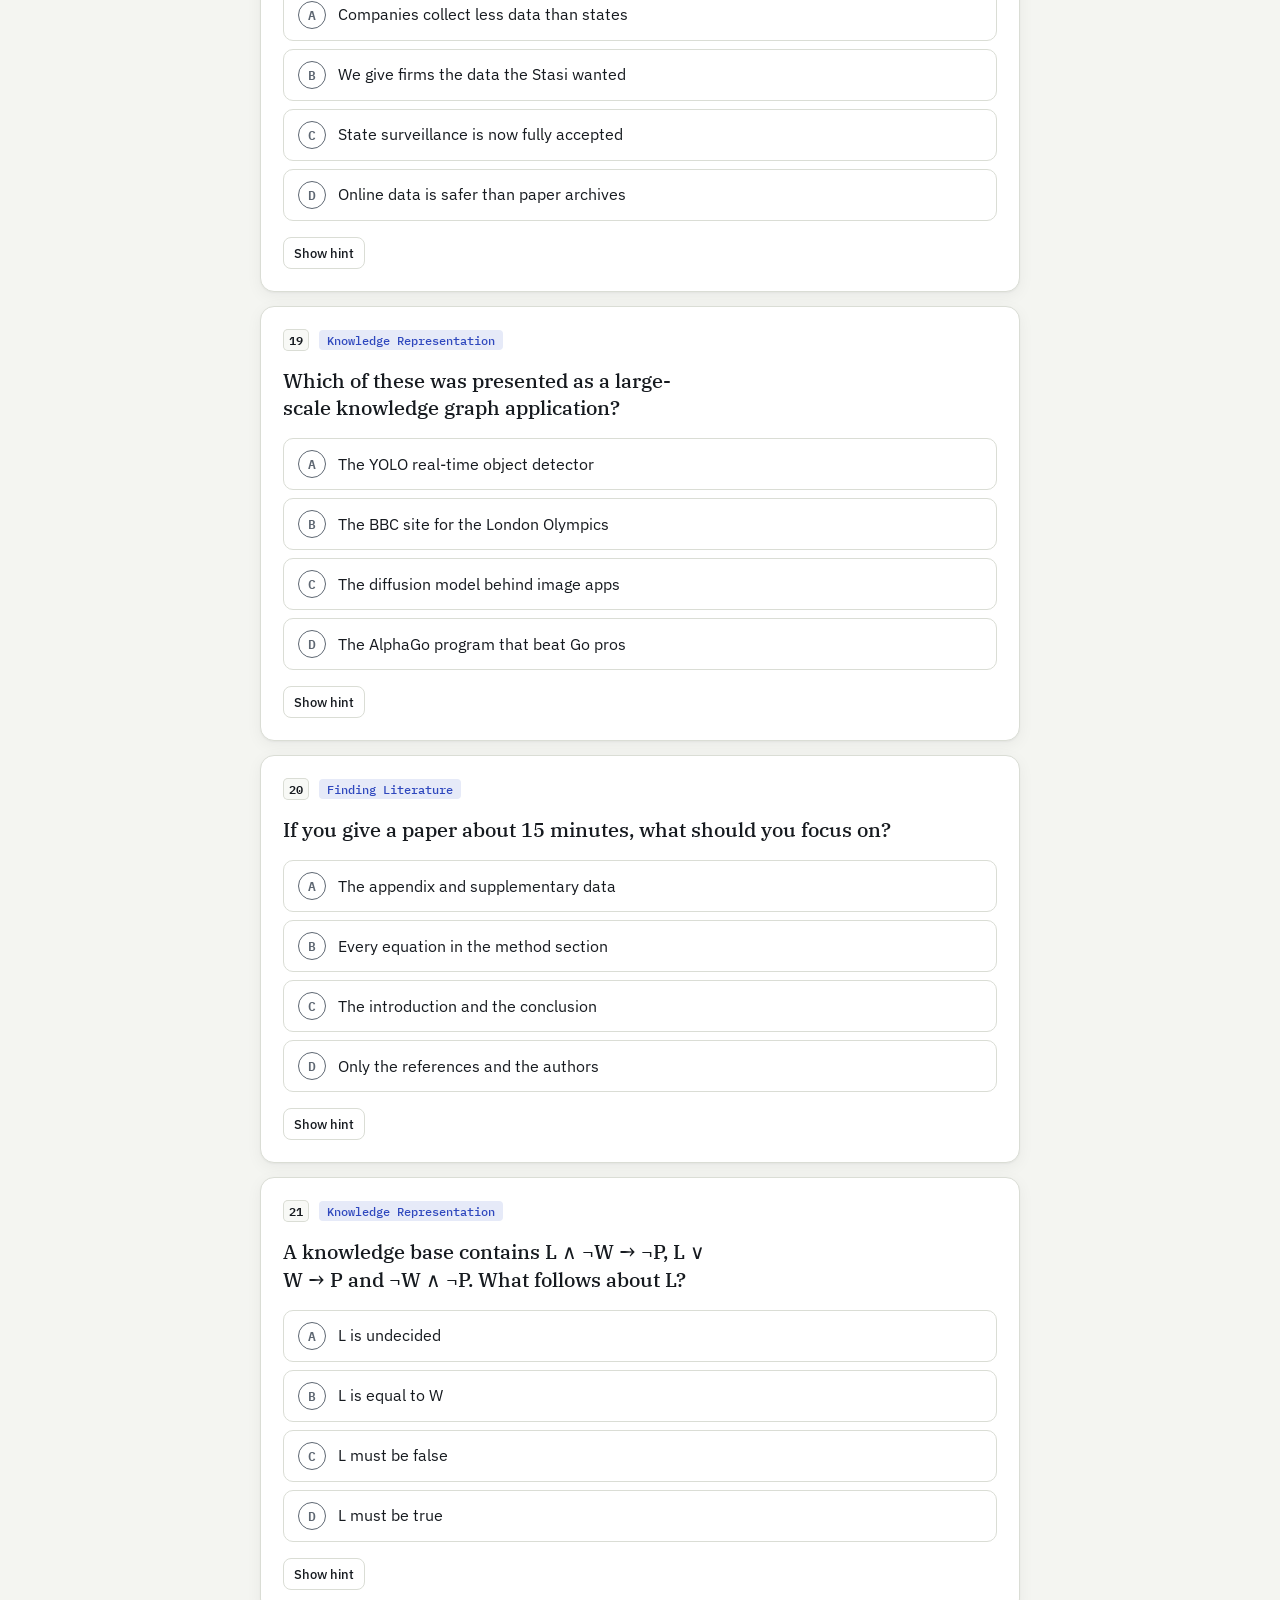
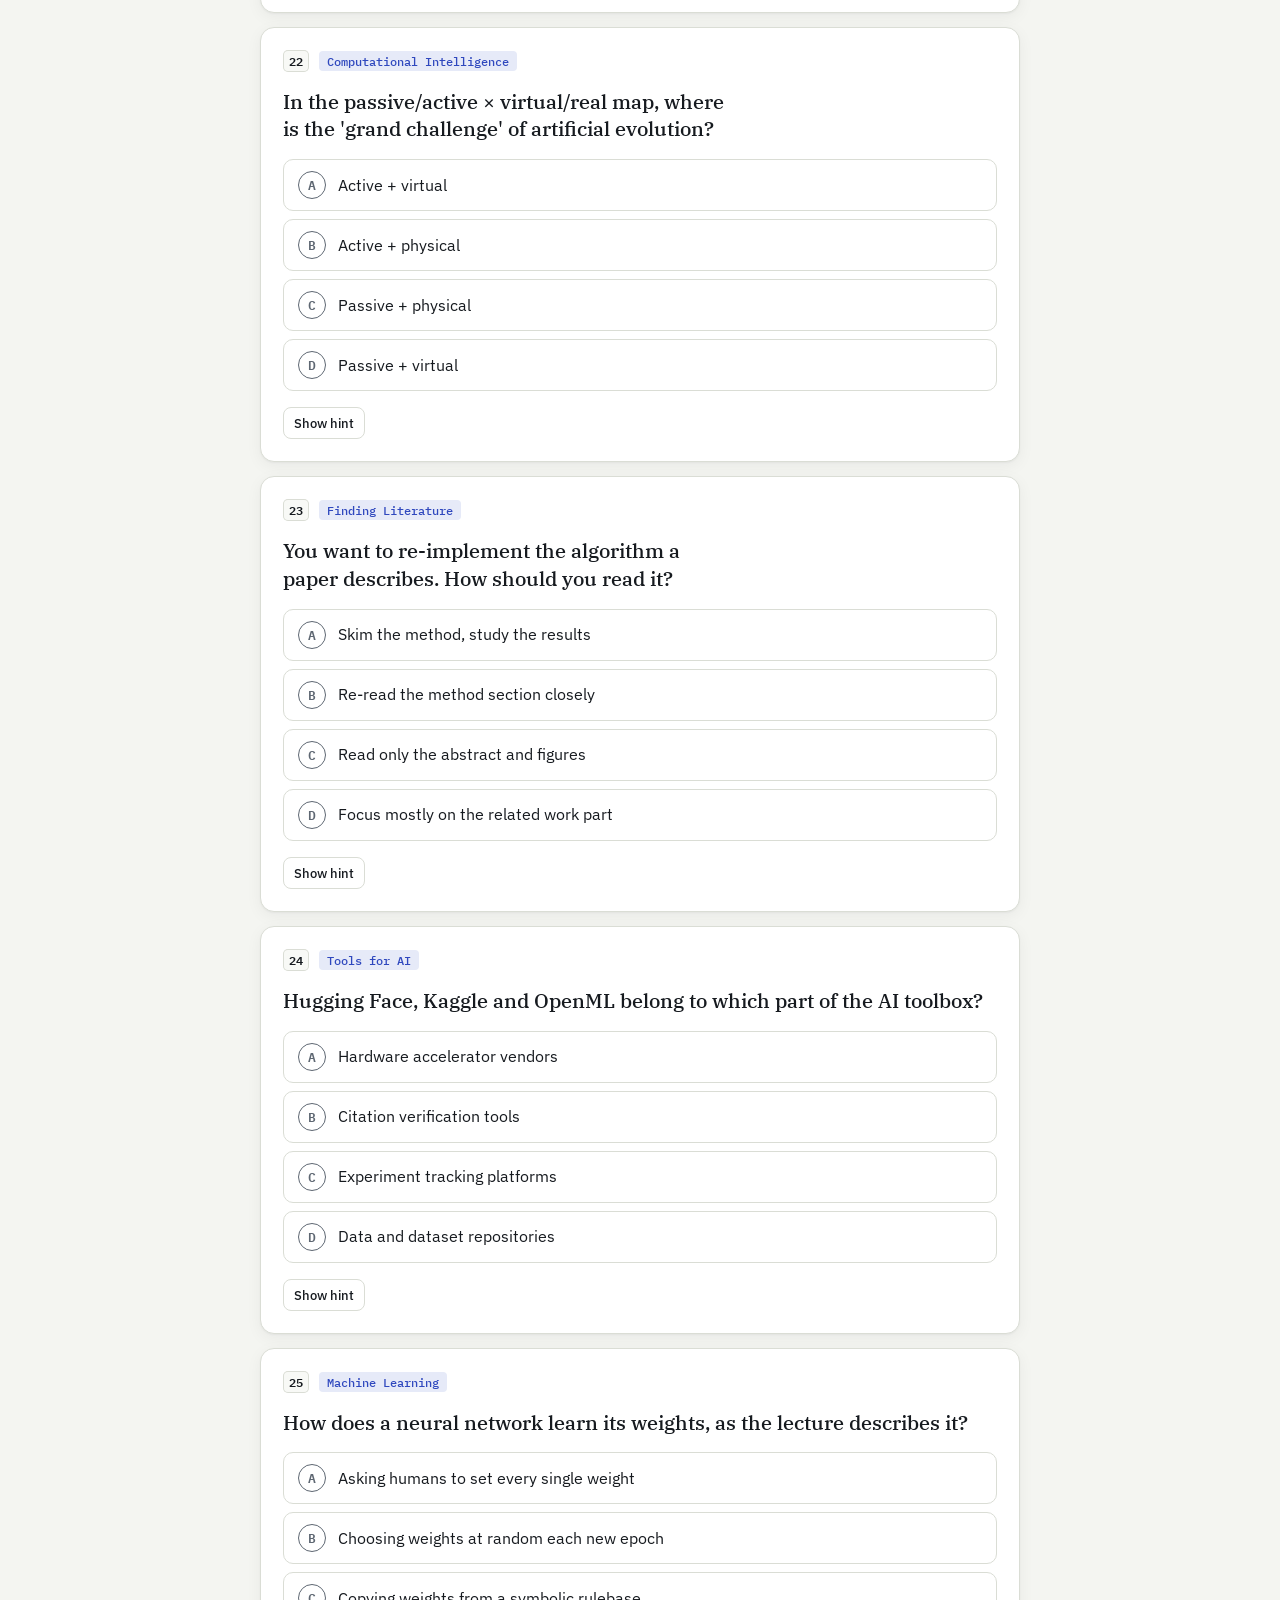
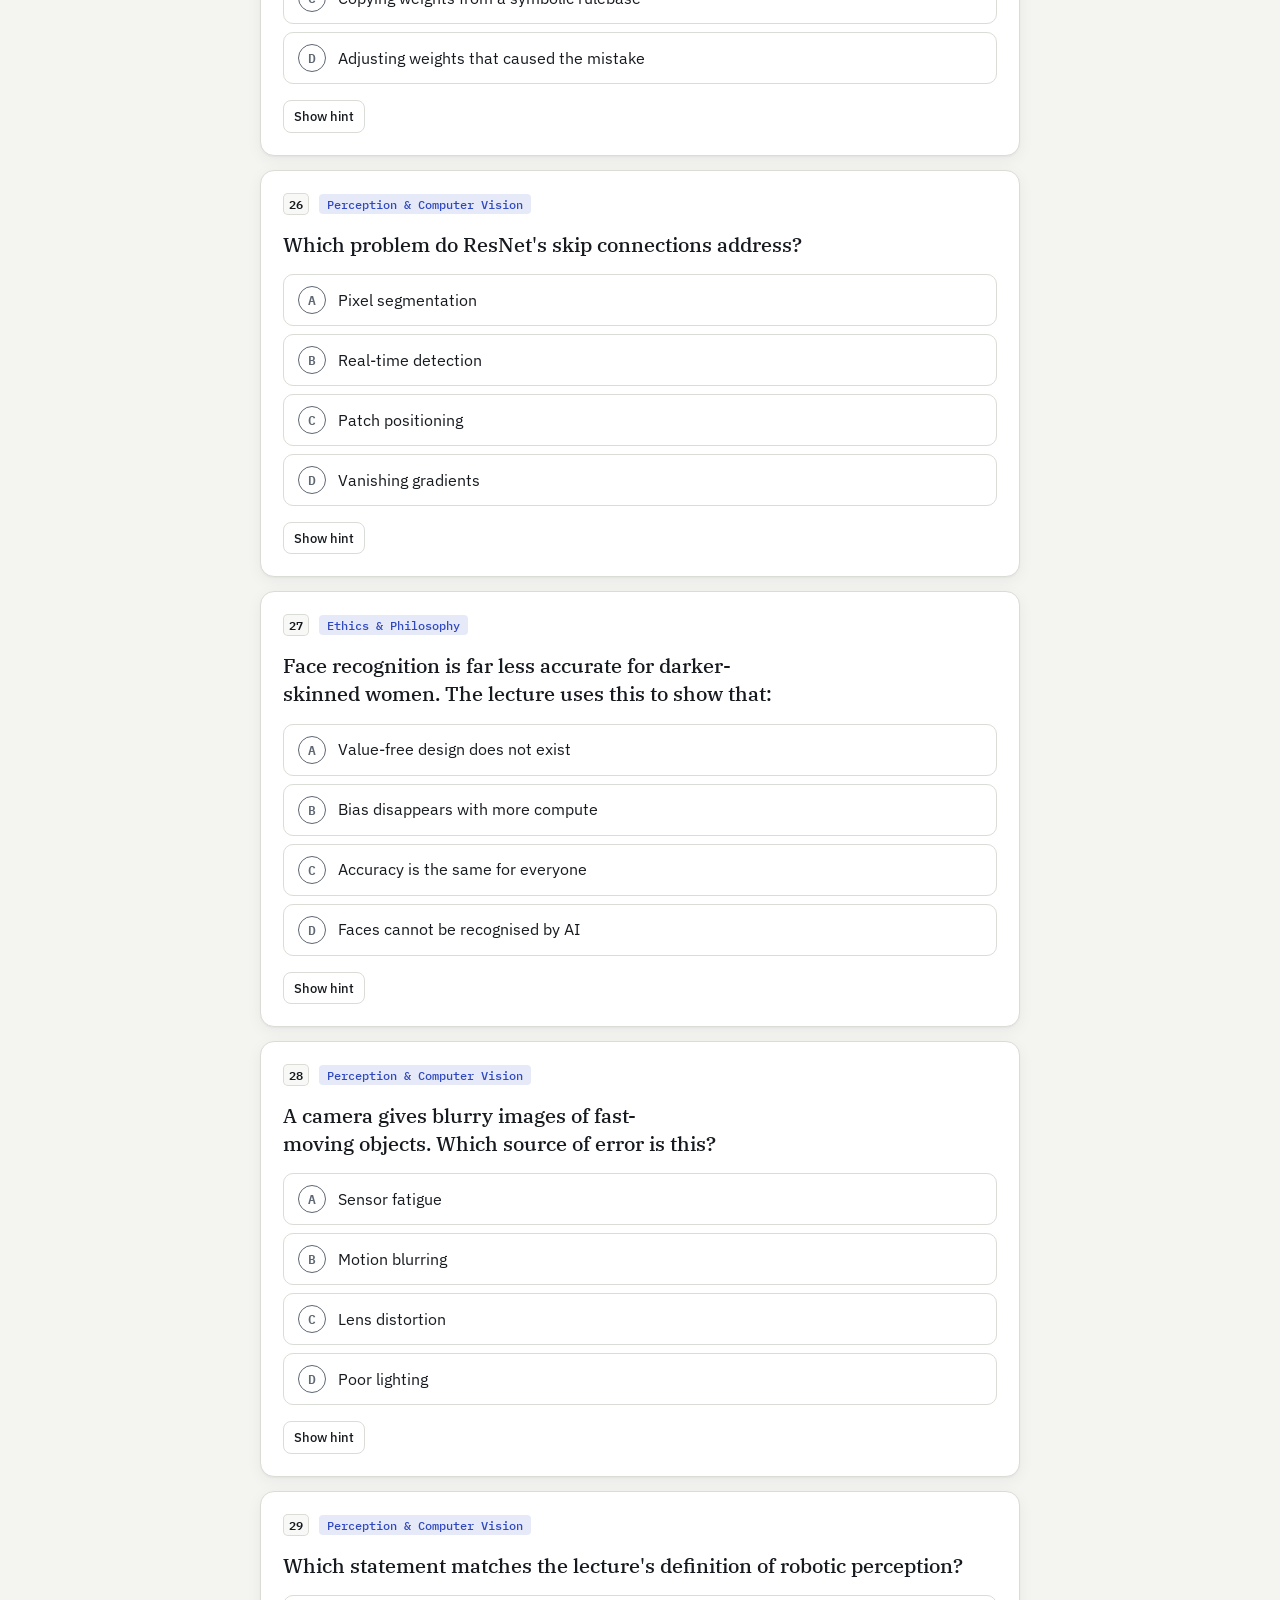
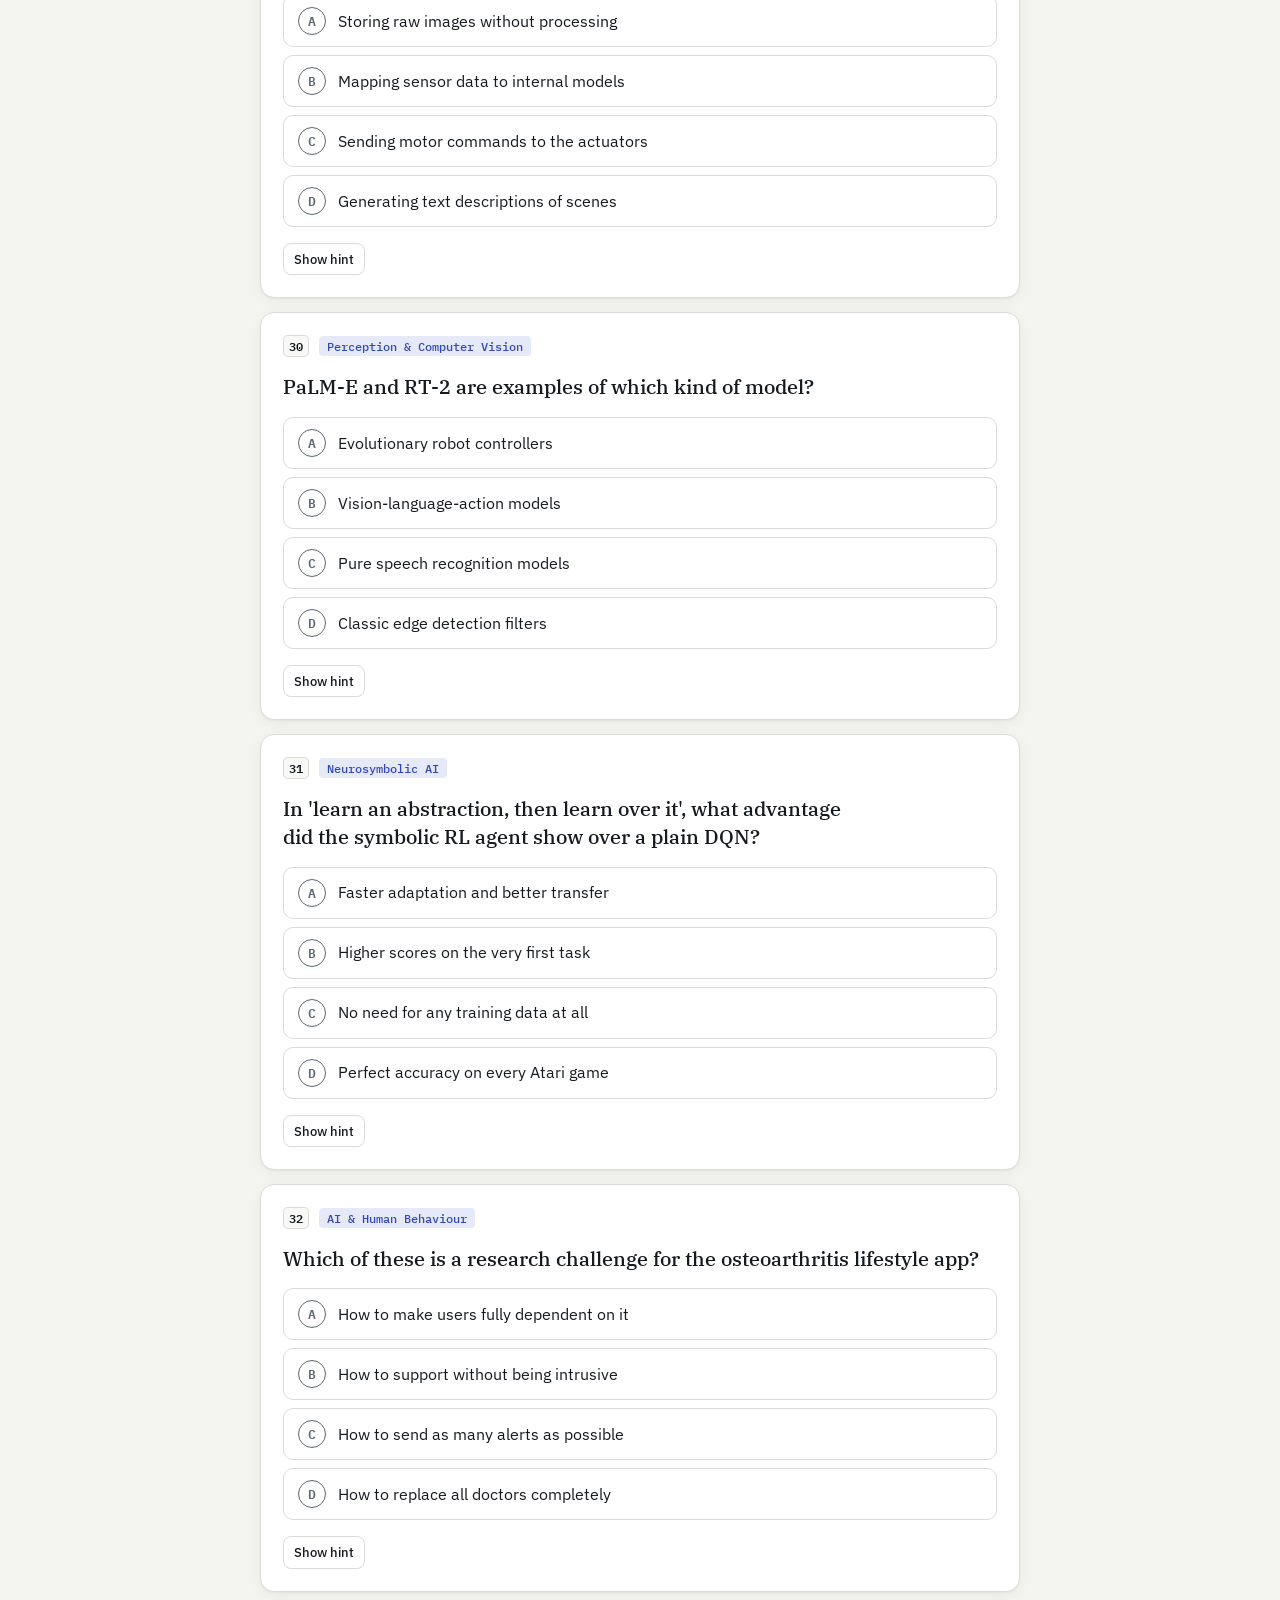
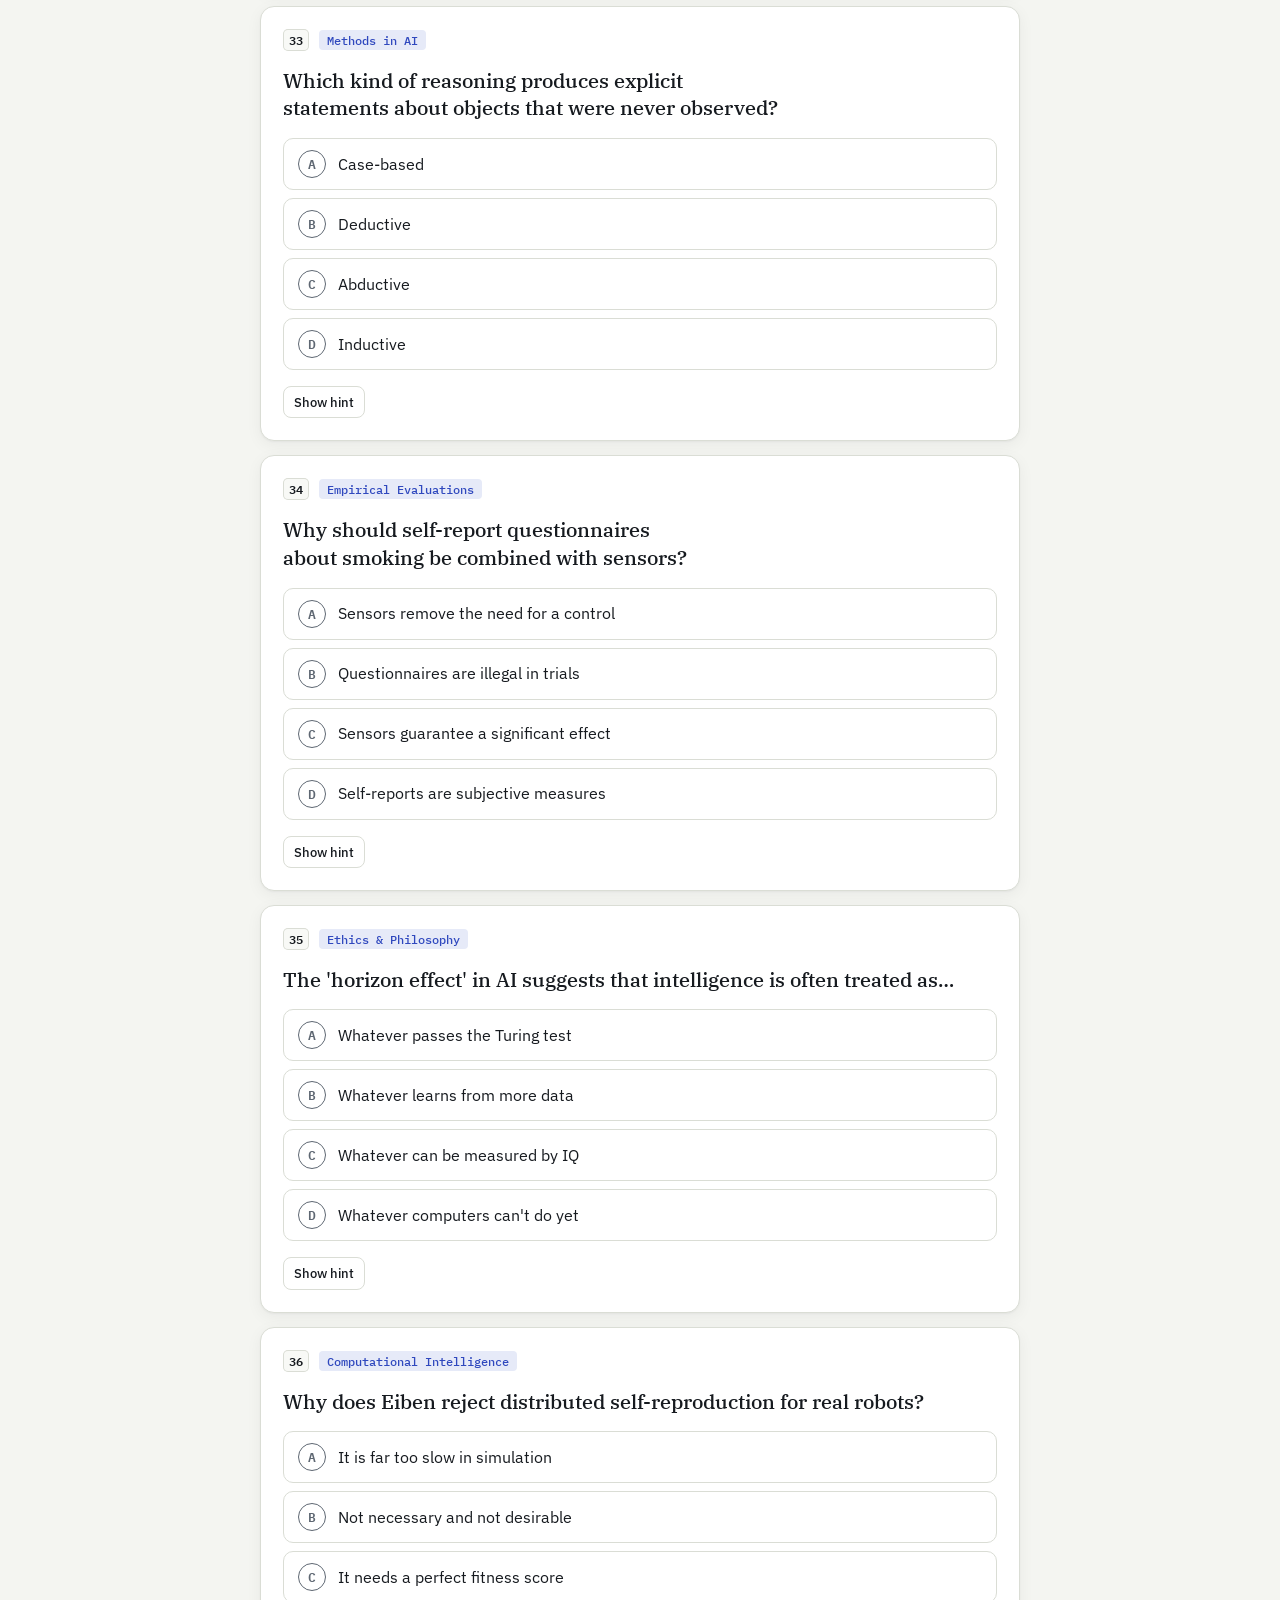
==== commit cfd4cc95: "Show all questions in one list; prepare anonymous live counter - Quiz pages list every question of t" ====
--- a/intro-ai.html
+++ b/intro-ai.html
@@ -31,6 +31,7 @@
   <div class="controls">
     <button class="btn sm" id="shuffle" type="button">Shuffle</button>
     <button class="btn sm" id="missed" type="button">Retry mistakes</button>
+    <button class="btn sm" id="jump" type="button">Next unanswered ↓</button>
     <span class="spacer"></span>
     <button class="btn sm ghost" id="reset" type="button">Reset course</button>
   </div>
@@ -41,31 +42,8 @@
     <button class="btn primary" id="doneNext" type="button">Next lecture</button>
   </div>
 
-  <article class="card qcard" id="card" aria-live="polite">
-    <div class="qmeta" id="qmeta"></div>
-    <h2 class="prompt" id="prompt"></h2>
-    <div id="figure" hidden></div>
-    <ol class="opts" id="opts"></ol>
-    <p class="hintbox" id="hint" hidden></p>
-    <div class="feedback" id="feedback" hidden>
-      <span class="verdict" id="verdict"></span>
-      <p id="explain"></p>
-    </div>
-    <div class="qnav">
-      <button class="btn" id="prev" type="button">Previous</button>
-      <button class="btn" id="hintBtn" type="button">Show hint</button>
-      <button class="btn primary" id="next" type="button">Next</button>
-      <span class="keys"></span>
-    </div>
-  </article>
-
-  <section class="section">
-    <div class="section-h">
-      <h2>Question map</h2>
-      <div class="legend"><span><i></i>Not answered</span><span><i class="lg"></i>Correct</span><span><i class="lr"></i>Wrong</span></div>
-    </div>
-    <details class="mapbox" id="mapbox" open><summary>Question map</summary><div class="map" id="map"></div></details>
-  </section>
+  <div class="qlist" id="list" aria-label="Questions"></div>
+  <button class="btn more-btn" id="more" type="button" hidden>Show more</button>
 
   <section class="section">
     <div class="section-h"><h2>Score by lecture</h2><span class="aside">Click a row to practise that lecture</span></div>
@@ -75,13 +53,14 @@
 
 <footer class="foot">
   <p><b>Unofficial.</b> Made by students for students. Not affiliated with or endorsed by Vrije Universiteit Amsterdam. Questions are based on the 2026–2027 course material and may contain mistakes, so check anything that looks off against the lecture slides.</p>
-  <p>Your progress is stored only in this browser. No account, no tracking.</p>
+  <p>Your progress is stored only in this browser, with no account. The site only shares anonymous totals (+1 per answer, and how many people are studying right now). No names, emails or IDs.</p>
   <p>Spotted a wrong answer or a typo? <a href="https://github.com/youngpietro/bsc-ai-practice/issues/new" target="_blank" rel="noopener">Report it on GitHub</a>.</p>
 </footer>
 
 <script src="data/ai-data.js"></script>
 <script src="data/psych-data.js"></script>
 <script src="assets/core.js"></script>
+<script src="assets/live.js"></script>
 <script src="assets/quiz.js"></script>
 </body>
 </html>
--- a/assets/style.css
+++ b/assets/style.css
@@ -354,21 +354,32 @@
 .verdict { font-weight: 700; }
 .feedback.ok .verdict { color: var(--good); }
 .feedback.no .verdict { color: var(--bad); }
-.qnav { display: flex; flex-wrap: wrap; gap: 8px; align-items: center; }
-.keys { font: 400 .74rem var(--f-mono); color: var(--muted); margin-left: auto; }
-.map { display: grid; grid-template-columns: repeat(auto-fill, minmax(38px, 1fr)); gap: 6px; }
-.cell {
-  height: 34px; border: 1px solid var(--line); background: var(--surface); border-radius: 6px;
-  font: 400 .76rem var(--f-mono); font-variant-numeric: tabular-nums; cursor: pointer; padding: 0; color: var(--muted);
-}
-.cell.ok { background: var(--good-soft); border-color: var(--good); color: var(--good); }
-.cell.no { background: var(--bad-soft); border-color: var(--bad); color: var(--bad); }
-.cell.cur { outline: 2px solid var(--accent); outline-offset: 1px; }
-.legend { display: flex; flex-wrap: wrap; gap: 14px; font-size: .8rem; color: var(--muted); }
-.legend i { display: inline-block; width: 10px; height: 10px; border-radius: 2px; margin-right: 6px; vertical-align: -1px; border: 1px solid var(--line); }
-.legend .lg { background: var(--good-soft); border-color: var(--good); }
-.legend .lr { background: var(--bad-soft); border-color: var(--bad); }
-details.mapbox > summary { cursor: pointer; font-size: .88rem; color: var(--accent); font-weight: 500; }
+
+/* All questions in one list; answered cards get a coloured left edge so results are easy to scan */
+.qlist { display: flex; flex-direction: column; gap: 14px; }
+.qcard { scroll-margin-top: 90px; }
+.qcard.is-ok { box-shadow: inset 4px 0 0 var(--good), var(--shadow); }
+.qcard.is-no { box-shadow: inset 4px 0 0 var(--bad), var(--shadow); }
+.qn {
+  min-width: 26px; height: 22px; padding: 0 6px; border-radius: 5px; display: inline-grid; place-items: center;
+  background: var(--surface-2); color: var(--fg); box-shadow: inset 0 0 0 1px var(--line); font-weight: 600;
+}
+.qstats .flag, .qmeta .flag { color: var(--bad); }
+.more-btn { align-self: center; }
+
+/* Live "studying now" chip in the top bar */
+.live-chip {
+  display: inline-flex; align-items: center; gap: 6px; font: 500 12px var(--f-mono); color: var(--muted);
+  border: 1px solid var(--line); border-radius: 999px; padding: 4px 10px; background: var(--surface); white-space: nowrap;
+}
+.live-chip b { color: var(--fg); font-weight: 600; }
+.pulse { width: 8px; height: 8px; border-radius: 50%; background: var(--good); box-shadow: 0 0 0 0 var(--good); }
+@media (prefers-reduced-motion: no-preference) {
+  .pulse { animation: pulse 2s ease-out infinite; }
+  @keyframes pulse { 0% { box-shadow: 0 0 0 0 color-mix(in srgb, var(--good) 60%, transparent); } 100% { box-shadow: 0 0 0 7px transparent; } }
+}
+.live-chip .short { display: none; }
+@media (max-width: 600px) { .live-chip .long { display: none; } .live-chip .short { display: inline; } }
 
 /* Psychology figures (SVG charts and tables) */
 .fig { border: 1px solid var(--line); border-radius: 10px; padding: 10px; overflow-x: auto; background: var(--surface-2); }
@@ -396,9 +407,8 @@
 @media (max-width: 520px) {
   .qcard { padding: 16px; }
   .prompt { font-size: 1.08rem; }
-  .keys { display: none; }
 }
 @media (prefers-reduced-motion: no-preference) {
-  .opt, .cell, .btn, .chip, .navlinks a { transition: border-color .12s, background-color .12s, color .12s; }
+  .opt, .btn, .chip, .navlinks a { transition: border-color .12s, background-color .12s, color .12s; }
   .pbar i, .act-bars span { transition: width .3s ease, height .3s ease; }
 }
